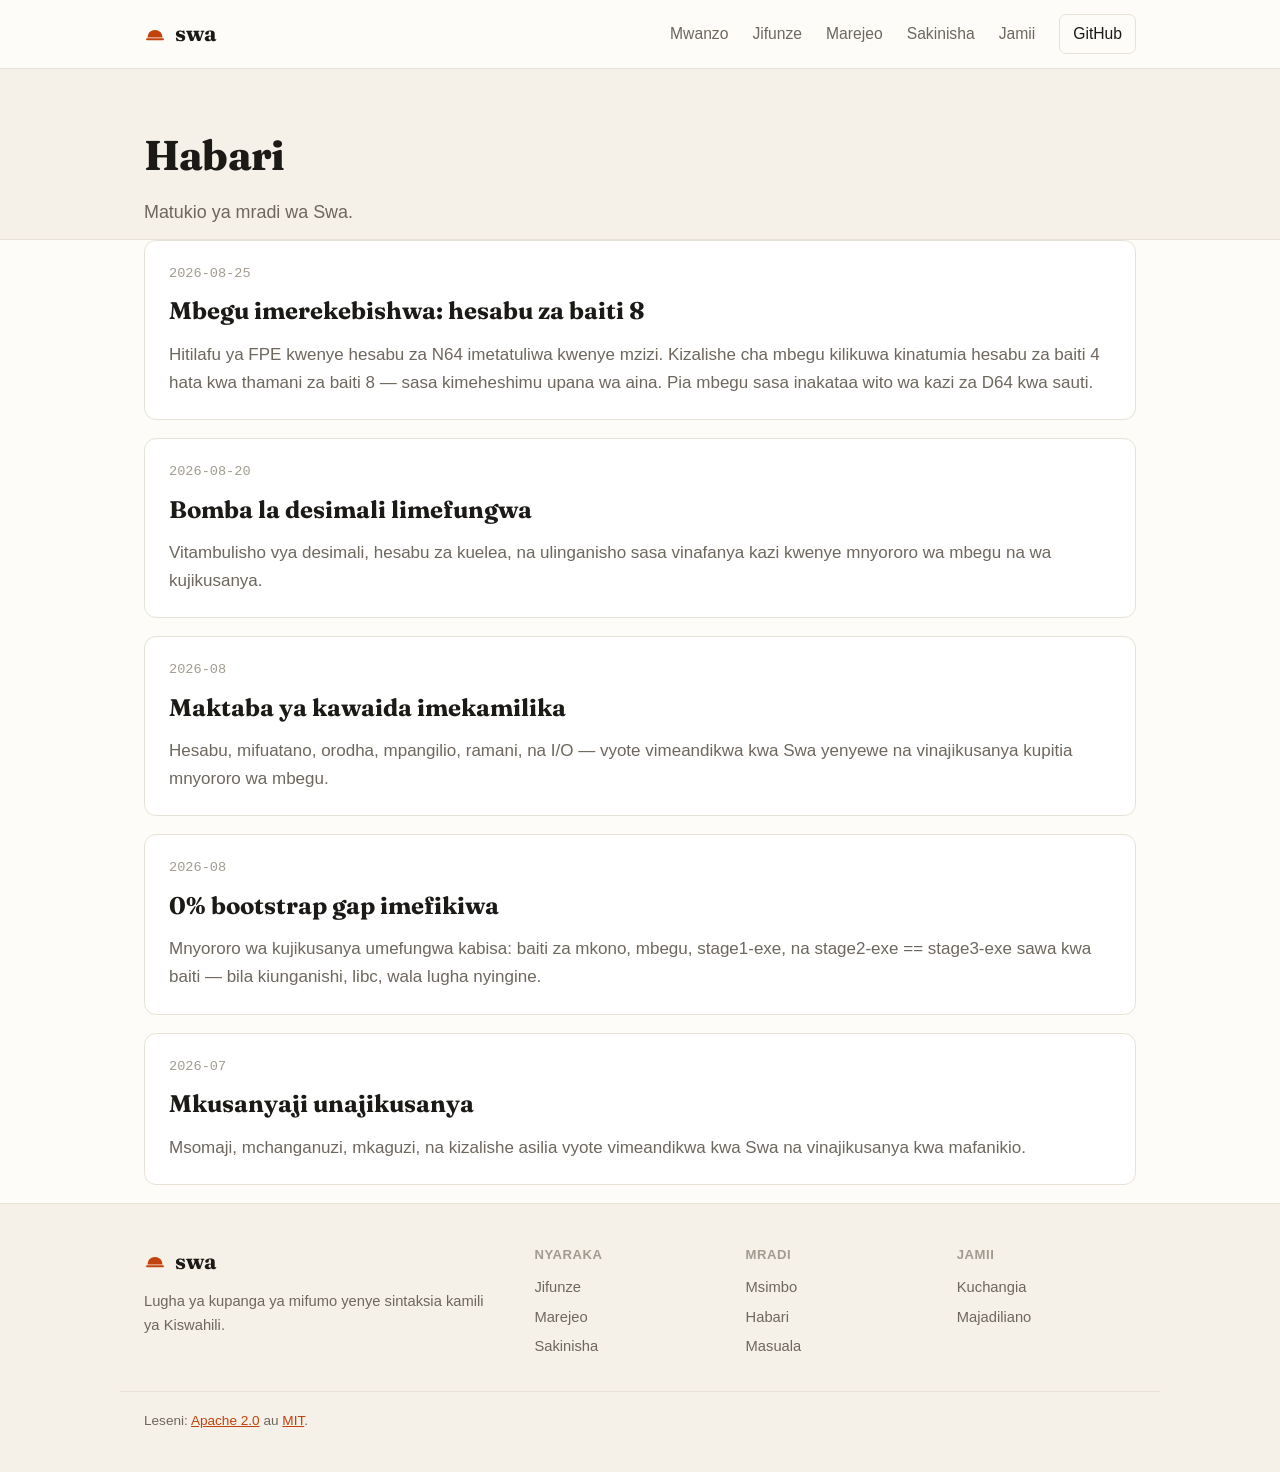
==== habari.html @ 86a0c15f "kipengele: logo, uchapaji wa serif, na kurasa za marejeo na habari" ====
<!DOCTYPE html>
<html lang="sw">
<head>
  <meta charset="UTF-8">
  <meta name="viewport" content="width=device-width, initial-scale=1.0">
  <title>Habari za Swa</title>
  <link rel="stylesheet" href="style.css">
  <link rel="icon" type="image/svg+xml" href="logo.svg">
  <link rel="preconnect" href="https://fonts.googleapis.com">
  <link rel="preconnect" href="https://fonts.gstatic.com" crossorigin>
  <link href="https://fonts.googleapis.com/css2?family=Fraunces:opsz,wght@9..144,500;9..144,700;9..144,800&display=swap" rel="stylesheet">
</head>
<body>
  <header class="site-header">
    <div class="header-inner">
      <a href="/" class="logo"><img src="logo.svg" alt="">swa</a>
      <nav class="nav">
        <a href="/">Mwanzo</a>
        <a href="jifunze.html">Jifunze</a>
        <a href="marejeo.html">Marejeo</a>
        <a href="sakinisha.html">Sakinisha</a>
        <a href="jamii.html">Jamii</a>
        <a class="github" href="https://github.com/lugha-swa/swa">GitHub</a>
      </nav>
    </div>
  </header>

  <div class="page-head">
    <div class="wrap">
      <h1>Habari</h1>
      <p class="lede">Matukio ya mradi wa Swa.</p>
    </div>
  </div>

  <main class="wrap prose">
    <div class="post">
      <div class="date">2026-08-25</div>
      <h2>Mbegu imerekebishwa: hesabu za baiti 8</h2>
      <p>
        Hitilafu ya FPE kwenye hesabu za N64 imetatuliwa kwenye mzizi. Kizalishe cha mbegu
        kilikuwa kinatumia hesabu za baiti 4 hata kwa thamani za baiti 8 — sasa kimeheshimu
        upana wa aina. Pia mbegu sasa inakataa wito wa kazi za D64 kwa sauti.
      </p>
    </div>

    <div class="post">
      <div class="date">2026-08-20</div>
      <h2>Bomba la desimali limefungwa</h2>
      <p>
        Vitambulisho vya desimali, hesabu za kuelea, na ulinganisho sasa vinafanya kazi
        kwenye mnyororo wa mbegu na wa kujikusanya.
      </p>
    </div>

    <div class="post">
      <div class="date">2026-08</div>
      <h2>Maktaba ya kawaida imekamilika</h2>
      <p>
        Hesabu, mifuatano, orodha, mpangilio, ramani, na I/O — vyote vimeandikwa kwa Swa
        yenyewe na vinajikusanya kupitia mnyororo wa mbegu.
      </p>
    </div>

    <div class="post">
      <div class="date">2026-08</div>
      <h2>0% bootstrap gap imefikiwa</h2>
      <p>
        Mnyororo wa kujikusanya umefungwa kabisa: baiti za mkono, mbegu, stage1-exe, na
        stage2-exe == stage3-exe sawa kwa baiti — bila kiunganishi, libc, wala lugha nyingine.
      </p>
    </div>

    <div class="post">
      <div class="date">2026-07</div>
      <h2>Mkusanyaji unajikusanya</h2>
      <p>
        Msomaji, mchanganuzi, mkaguzi, na kizalishe asilia vyote vimeandikwa kwa Swa na
        vinajikusanya kwa mafanikio.
      </p>
    </div>
  </main>

  <footer class="site-footer">
    <div class="footer-inner">
      <div class="footer-brand">
        <a href="/" class="logo"><img src="logo.svg" alt="">swa</a>
        <p>Lugha ya kupanga ya mifumo yenye sintaksia kamili ya Kiswahili.</p>
      </div>
      <div class="footer-col">
        <h4>Nyaraka</h4>
        <a href="jifunze.html">Jifunze</a>
        <a href="marejeo.html">Marejeo</a>
        <a href="sakinisha.html">Sakinisha</a>
      </div>
      <div class="footer-col">
        <h4>Mradi</h4>
        <a href="https://github.com/lugha-swa/swa">Msimbo</a>
        <a href="habari.html">Habari</a>
        <a href="https://github.com/lugha-swa/swa/issues">Masuala</a>
      </div>
      <div class="footer-col">
        <h4>Jamii</h4>
        <a href="jamii.html">Kuchangia</a>
        <a href="https://github.com/lugha-swa/swa/discussions">Majadiliano</a>
      </div>
    </div>
    <div class="footer-bottom">
      Leseni: <a href="https://github.com/lugha-swa/swa/blob/main/LICENSE-APACHE">Apache 2.0</a> au <a href="https://github.com/lugha-swa/swa/blob/main/LICENSE-MIT">MIT</a>.
    </div>
  </footer>
</body>
</html>
---- style.css ----
:root {
  --bg: #fdfcf9;
  --bg-soft: #f5f1e8;
  --surface: #ffffff;
  --ink: #1c1a16;
  --muted: #6d675e;
  --faint: #a29b90;
  --accent: #c2410c;
  --accent-strong: #93320a;
  --accent-soft: #fbeee0;
  --border: #e8e2d6;
  --code-bg: #171c24;
  --code-ink: #e8e4da;
  --kw: #ff9066;
  --type: #7dd3fc;
  --str: #a9d7a0;
  --com: #7c8594;
  --fn: #e9cc77;
  --num: #f0b429;
  --mono: ui-monospace, "SF Mono", "JetBrains Mono", Menlo, Consolas, monospace;
  --sans: -apple-system, BlinkMacSystemFont, "Segoe UI", Roboto, Helvetica, Arial, sans-serif;
  --serif: "Fraunces", "Iowan Old Style", "Palatino Linotype", Georgia, serif;
}

* { box-sizing: border-box; }

html { scroll-behavior: smooth; }

body {
  margin: 0;
  font-family: var(--sans);
  color: var(--ink);
  background: var(--bg);
  line-height: 1.65;
  font-size: 17px;
}

a { color: var(--accent); }
a:hover { color: var(--accent-strong); }

/* ============ header ============ */
.site-header {
  background: var(--bg);
  border-bottom: 1px solid var(--border);
  position: sticky;
  top: 0;
  z-index: 40;
}

.header-inner {
  max-width: 1040px;
  margin: 0 auto;
  padding: 14px 24px;
  display: flex;
  align-items: center;
  justify-content: space-between;
}

.logo {
  display: flex;
  align-items: center;
  gap: 9px;
  font-family: var(--serif);
  font-weight: 700;
  font-size: 1.35rem;
  color: var(--ink);
  text-decoration: none;
  letter-spacing: -0.01em;
}
.logo img { width: 22px; height: 22px; }

.nav { display: flex; gap: 24px; align-items: center; }
.nav a {
  color: var(--muted);
  text-decoration: none;
  font-size: 0.98rem;
}
.nav a:hover { color: var(--ink); }
.nav a.active { color: var(--ink); font-weight: 650; }

.nav .github {
  padding: 6px 13px;
  border: 1px solid var(--border);
  border-radius: 7px;
  color: var(--ink);
}
.nav .github:hover { border-color: var(--accent); color: var(--accent); }

/* ============ layout ============ */
.wrap { max-width: 1040px; margin: 0 auto; padding: 0 24px; }
main { padding-bottom: 64px; }

/* ============ hero ============ */
.hero {
  padding: 84px 0 72px;
  background:
    radial-gradient(ellipse 70% 60% at 80% -20%, rgba(194,65,12,0.08), transparent 60%),
    var(--bg);
}

.hero-grid {
  display: grid;
  grid-template-columns: minmax(0, 1fr) minmax(0, 1fr);
  gap: 52px;
  align-items: center;
}

.hero-kicker {
  display: inline-flex;
  align-items: center;
  gap: 8px;
  color: var(--accent);
  font-size: 0.9rem;
  font-weight: 600;
  letter-spacing: 0.03em;
  text-transform: uppercase;
  margin-bottom: 16px;
}

.hero-title {
  font-family: var(--serif);
  font-size: clamp(2.6rem, 6vw, 4rem);
  font-weight: 750;
  letter-spacing: -0.02em;
  margin: 0 0 16px;
  line-height: 1.08;
}
.hero-title .accent { color: var(--accent); }

.hero-desc {
  color: var(--muted);
  font-size: 1.14rem;
  margin: 0 0 28px;
  max-width: 34em;
}

.hero-cta { display: flex; gap: 12px; flex-wrap: wrap; }

.btn {
  display: inline-block;
  padding: 11px 20px;
  border-radius: 8px;
  text-decoration: none;
  font-weight: 650;
  font-size: 0.98rem;
  border: 1px solid transparent;
}
.btn-primary { background: var(--accent); color: #fff; }
.btn-primary:hover { background: var(--accent-strong); color: #fff; }
.btn-ghost { border-color: var(--border); color: var(--ink); background: var(--surface); }
.btn-ghost:hover { border-color: var(--accent); color: var(--accent); }

/* ============ code blocks ============ */
.codeblock {
  background: var(--code-bg);
  color: var(--code-ink);
  border-radius: 12px;
  overflow: hidden;
  font-family: var(--mono);
  font-size: 0.86rem;
  line-height: 1.6;
  border: 1px solid rgba(255,255,255,0.04);
  box-shadow: 0 20px 50px -20px rgba(23,28,36,0.5);
}

.codeblock .bar {
  display: flex;
  align-items: center;
  gap: 6px;
  padding: 10px 15px;
  border-bottom: 1px solid rgba(255,255,255,0.07);
  color: #8b93a3;
  font-size: 0.78rem;
}
.codeblock .bar .fname { margin-left: 6px; }

.codeblock pre { margin: 0; padding: 18px 20px; overflow-x: auto; }
.codeblock code { font-family: inherit; }

.tok-kw   { color: var(--kw); }
.tok-type { color: var(--type); }
.tok-str  { color: var(--str); }
.tok-com  { color: var(--com); font-style: italic; }
.tok-fn   { color: var(--fn); }
.tok-num  { color: var(--num); }

/* ============ sections ============ */
.section { padding: 68px 0; }
.section.alt { background: var(--bg-soft); border-top: 1px solid var(--border); border-bottom: 1px solid var(--border); }

.section-head { max-width: 46em; margin-bottom: 32px; }
.section-title {
  font-family: var(--serif);
  font-size: 2rem;
  font-weight: 700;
  letter-spacing: -0.01em;
  margin: 0 0 8px;
}
.section-sub { color: var(--muted); margin: 0; font-size: 1.05rem; }

/* ============ feature grid ============ */
.features {
  display: grid;
  grid-template-columns: repeat(auto-fit, minmax(280px, 1fr));
  gap: 18px;
}

.feature {
  background: var(--surface);
  border: 1px solid var(--border);
  border-radius: 12px;
  padding: 24px;
}
.feature h3 { margin: 0 0 8px; font-size: 1.08rem; font-weight: 700; }
.feature p { margin: 0; color: var(--muted); font-size: 0.96rem; }
.feature code {
  font-family: var(--mono);
  font-size: 0.86em;
  background: var(--accent-soft);
  color: var(--accent-strong);
  padding: 1px 6px;
  border-radius: 4px;
}

/* ============ bootstrap chain ============ */
.chain {
  display: flex;
  align-items: center;
  gap: 10px;
  flex-wrap: wrap;
  margin: 22px 0;
}
.chain-step {
  border: 1px solid var(--border);
  border-radius: 10px;
  padding: 14px 18px;
  background: var(--surface);
  text-align: center;
}
.chain-step .node { font-family: var(--mono); font-weight: 700; font-size: 0.9rem; }
.chain-step .desc { font-size: 0.8rem; color: var(--muted); margin-top: 3px; }
.chain-arrow { color: var(--accent); font-weight: 700; font-size: 1.25rem; }

/* ============ prose (subpages) ============ */
.prose h2 {
  font-family: var(--serif);
  font-size: 1.5rem;
  font-weight: 700;
  margin: 40px 0 12px;
  padding-bottom: 6px;
  border-bottom: 1px solid var(--border);
}
.prose h3 { font-size: 1.08rem; margin: 24px 0 6px; }
.prose p { color: var(--ink); margin: 10px 0; }
.prose ul { padding-left: 22px; }
.prose li { margin: 6px 0; }
.prose code {
  font-family: var(--mono);
  font-size: 0.86em;
  background: var(--bg-soft);
  padding: 1px 6px;
  border-radius: 4px;
}
.prose .codeblock { margin: 14px 0; }

.page-head {
  padding: 52px 0 12px;
  border-bottom: 1px solid var(--border);
  background: var(--bg-soft);
}
.page-head h1 {
  font-family: var(--serif);
  font-size: 2.6rem;
  font-weight: 750;
  letter-spacing: -0.02em;
  margin: 0 0 8px;
}
.page-head .lede { color: var(--muted); font-size: 1.12rem; margin: 0; }

/* ============ tables (reference) ============ */
table {
  width: 100%;
  border-collapse: collapse;
  font-size: 0.95rem;
  margin: 14px 0;
}
th, td {
  text-align: left;
  padding: 10px 14px;
  border-bottom: 1px solid var(--border);
}
th {
  font-weight: 650;
  color: var(--muted);
  font-size: 0.82rem;
  text-transform: uppercase;
  letter-spacing: 0.04em;
}
td code { font-family: var(--mono); }

/* ============ news ============ */
.post {
  border: 1px solid var(--border);
  border-radius: 12px;
  padding: 22px 24px;
  margin-bottom: 18px;
  background: var(--surface);
}
.post .date { color: var(--faint); font-size: 0.85rem; font-family: var(--mono); }
.post h2 { border: none; margin: 6px 0 10px; padding: 0; }
.post h2 a { color: var(--ink); text-decoration: none; }
.post h2 a:hover { color: var(--accent); }
.post p { margin: 0; color: var(--muted); }

/* ============ footer ============ */
.site-footer {
  border-top: 1px solid var(--border);
  background: var(--bg-soft);
  padding: 40px 0;
  font-size: 0.92rem;
  color: var(--muted);
}
.footer-inner {
  max-width: 1040px;
  margin: 0 auto;
  padding: 0 24px;
  display: grid;
  grid-template-columns: 2fr 1fr 1fr 1fr;
  gap: 32px;
}
.footer-brand { max-width: 26em; }
.footer-brand .logo { margin-bottom: 10px; }
.footer-brand p { margin: 0; }
.footer-col h4 {
  margin: 0 0 10px;
  font-size: 0.82rem;
  text-transform: uppercase;
  letter-spacing: 0.04em;
  color: var(--faint);
}
.footer-col a { display: block; color: var(--muted); text-decoration: none; margin: 5px 0; }
.footer-col a:hover { color: var(--accent); }
.footer-bottom {
  max-width: 1040px;
  margin: 28px auto 0;
  padding: 18px 24px 0;
  border-top: 1px solid var(--border);
  font-size: 0.85rem;
}

/* ============ responsive ============ */
@media (max-width: 820px) {
  .hero-grid { grid-template-columns: 1fr; gap: 32px; }
  .hero-title { font-size: 2.5rem; }
  .nav { gap: 16px; }
  .nav a:not(.active):not(.github) { display: none; }
  .footer-inner { grid-template-columns: 1fr 1fr; }
  .chain { flex-direction: column; align-items: center; }
  .chain-arrow { transform: rotate(90deg); }
}
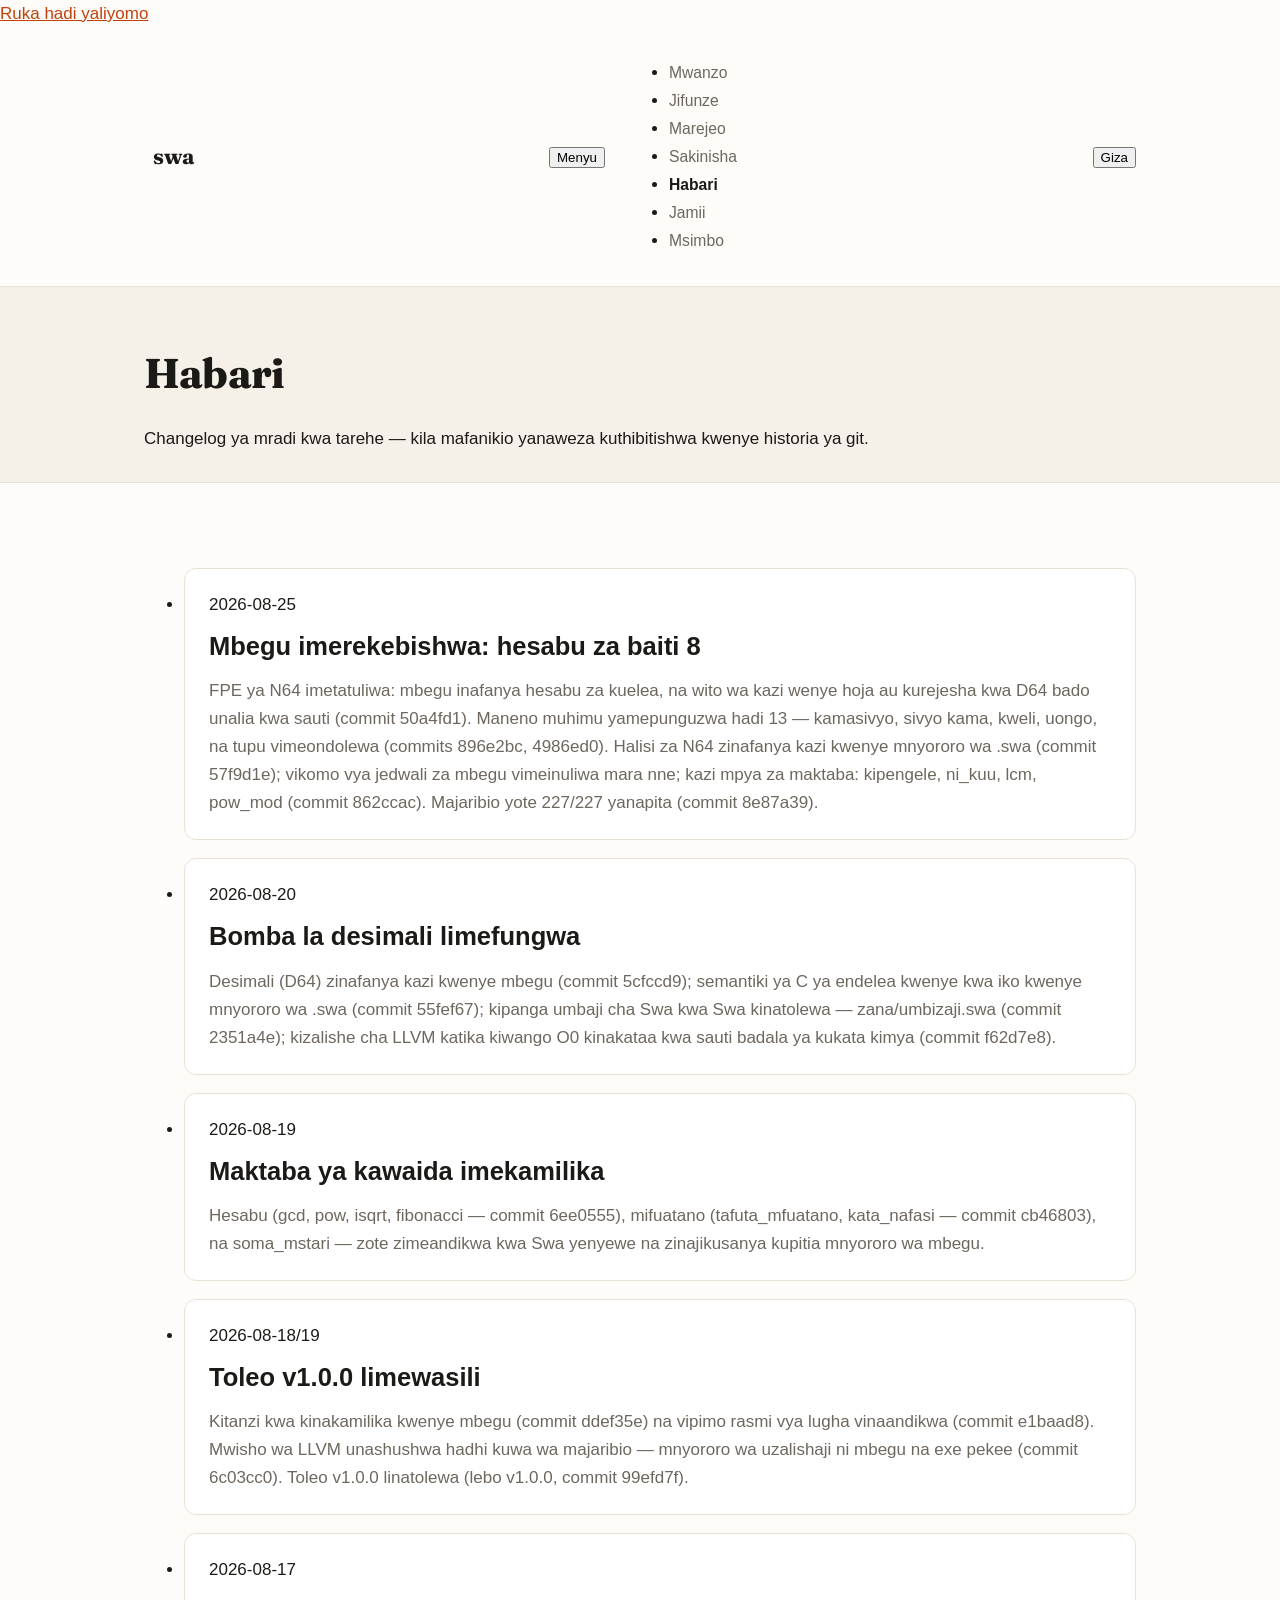
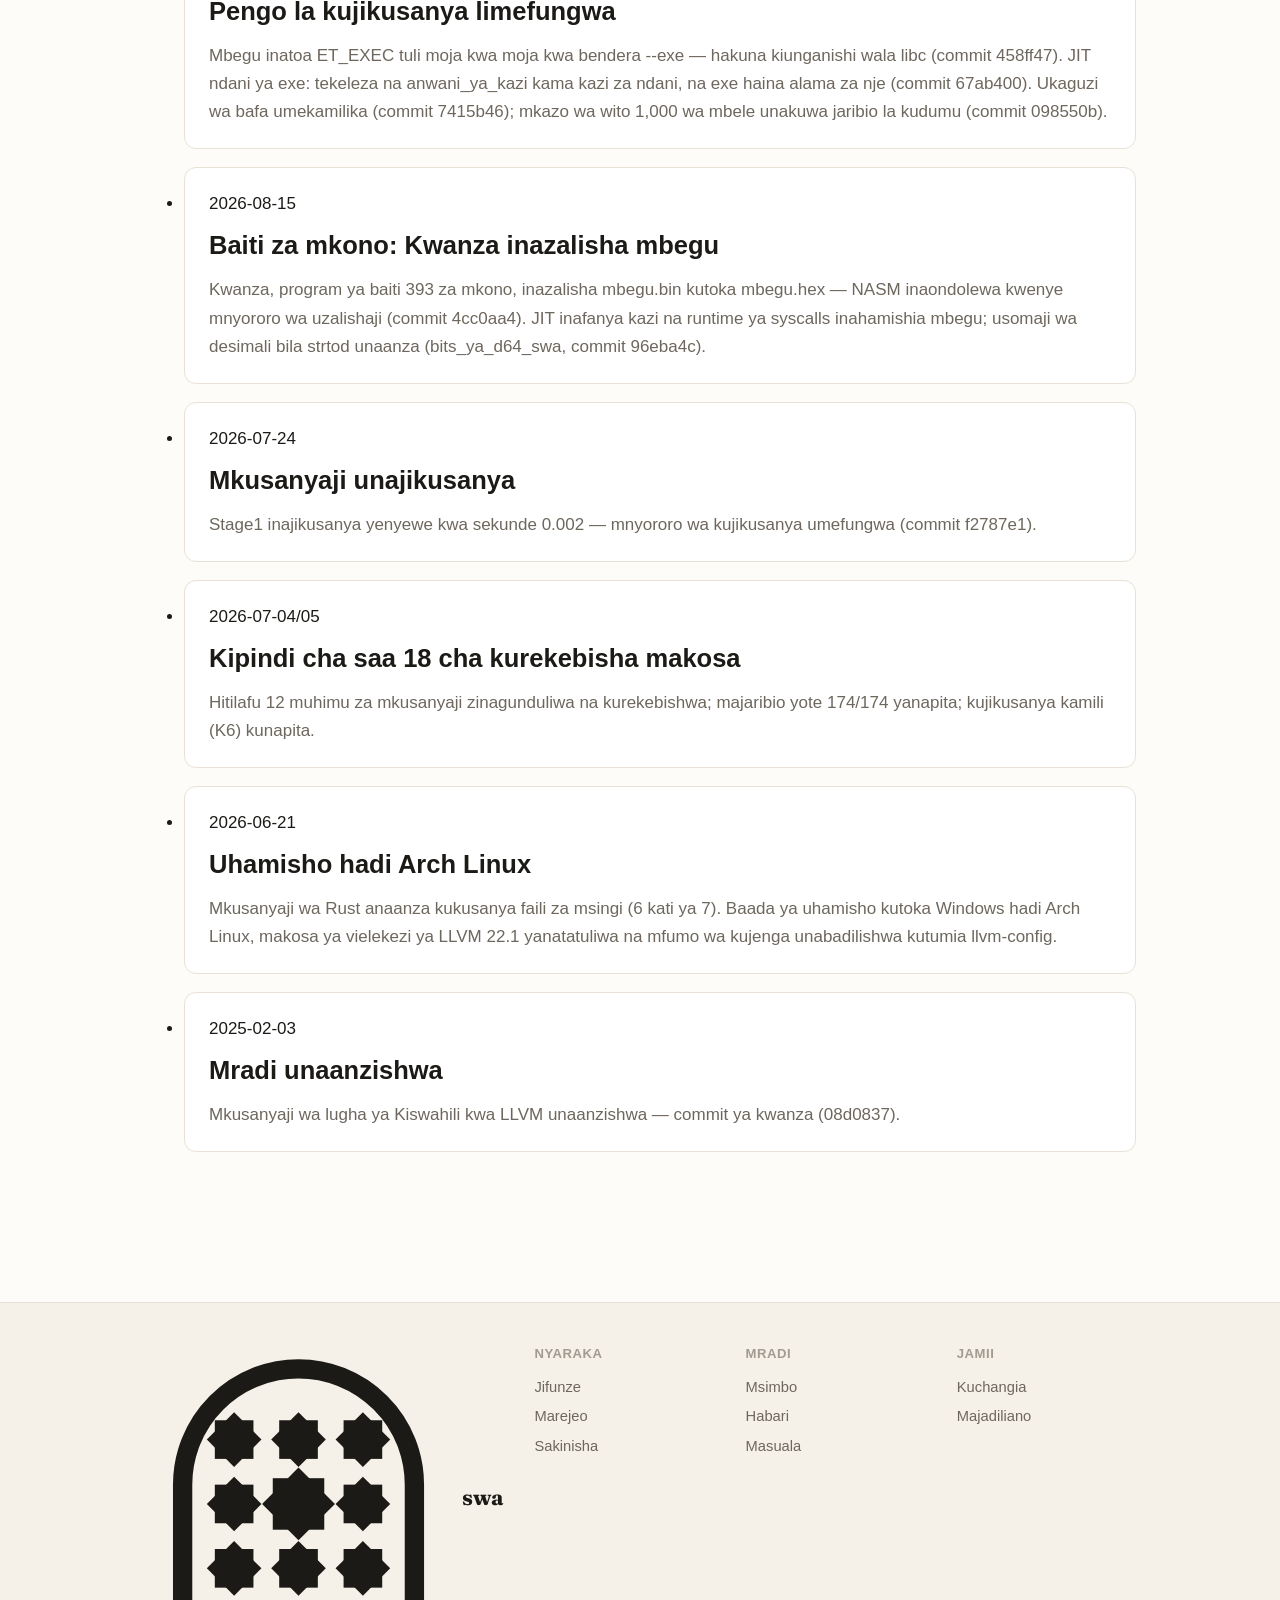
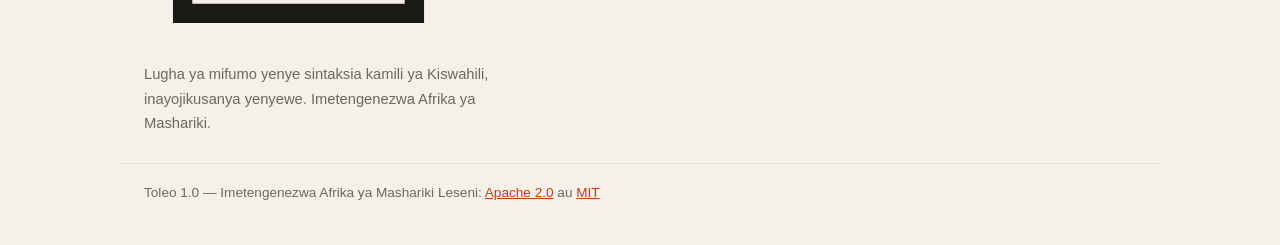
==== commit f5b50c33: "tovuti: kurasa za mwanzo na habari Sampuli ya msimbo kwenye ukurasa wa mwanzo ilikuwa BATILI — iliku" ====
--- a/habari.html
+++ b/habari.html
@@ -3,109 +3,179 @@
 <head>
   <meta charset="UTF-8">
   <meta name="viewport" content="width=device-width, initial-scale=1.0">
-  <title>Habari za Swa</title>
-  <link rel="stylesheet" href="style.css">
-  <link rel="icon" type="image/svg+xml" href="logo.svg">
+  <title>Habari — Swa</title>
+  <meta name="description" content="Changelog ya mradi wa Swa kwa tarehe — kutoka mwanzo wa mkusanyaji (2025-02-03) hadi toleo v1.0.0 na majaribio 227/227.">
+  <link rel="icon" type="image/svg+xml" href="favicon.svg">
+  <link rel="canonical" href="https://lugha-swa.github.io/habari.html">
+  <meta property="og:title" content="Habari — Swa">
+  <meta property="og:description" content="Changelog ya mradi wa Swa kwa tarehe — kutoka mwanzo wa mkusanyaji (2025-02-03) hadi toleo v1.0.0 na majaribio 227/227.">
+  <meta property="og:type" content="website">
+  <meta property="og:url" content="https://lugha-swa.github.io/habari.html">
+  <meta property="og:image" content="https://lugha-swa.github.io/favicon.svg">
+  <meta name="theme-color" content="#FAF7EF">
+  <script>
+  (function () {
+    try {
+      var t = localStorage.getItem("swa-mandhari");
+      if (t === "giza" || (t === null && window.matchMedia("(prefers-color-scheme: dark)").matches)) {
+        document.documentElement.setAttribute("data-mandhari", "giza");
+      } else if (t === "mwanga") {
+        document.documentElement.setAttribute("data-mandhari", "mwanga");
+      }
+    } catch (e) {}
+  })();
+  </script>
   <link rel="preconnect" href="https://fonts.googleapis.com">
   <link rel="preconnect" href="https://fonts.gstatic.com" crossorigin>
-  <link href="https://fonts.googleapis.com/css2?family=Fraunces:opsz,wght@9..144,500;9..144,700;9..144,800&display=swap" rel="stylesheet">
+  <link href="https://fonts.googleapis.com/css2?family=Fraunces:opsz,wght@9..144,500;9..144,600;9..144,700&family=IBM+Plex+Mono:wght@400;500;600&family=IBM+Plex+Sans:wght@400;500;600;700&display=swap" rel="stylesheet">
+  <link rel="stylesheet" href="style.css">
+  <script src="app.js" defer></script>
 </head>
 <body>
+  <a class="skip-link" href="#yaliyomo">Ruka hadi yaliyomo</a>
+
   <header class="site-header">
     <div class="header-inner">
-      <a href="/" class="logo"><img src="logo.svg" alt="">swa</a>
-      <nav class="nav">
-        <a href="/">Mwanzo</a>
-        <a href="jifunze.html">Jifunze</a>
-        <a href="marejeo.html">Marejeo</a>
-        <a href="sakinisha.html">Sakinisha</a>
-        <a href="jamii.html">Jamii</a>
-        <a class="github" href="https://github.com/lugha-swa/swa">GitHub</a>
+      <a class="logo" href="/" aria-label="Swa — kurasa ya mwanzo">
+        <svg class="logo-mark" viewBox="0 0 48 48" aria-hidden="true" focusable="false">
+          <path d="M6 42 V22 A18 18 0 0 1 42 22 V42 Z" fill="none" stroke="currentColor" stroke-width="3"/>
+          <g fill="currentColor">
+            <g transform="translate(14 15)"><rect x="-3" y="-3" width="6" height="6"/><rect x="-3" y="-3" width="6" height="6" transform="rotate(45)"/></g>
+            <g transform="translate(24 15)"><rect x="-3" y="-3" width="6" height="6"/><rect x="-3" y="-3" width="6" height="6" transform="rotate(45)"/></g>
+            <g transform="translate(34 15)"><rect x="-3" y="-3" width="6" height="6"/><rect x="-3" y="-3" width="6" height="6" transform="rotate(45)"/></g>
+            <g transform="translate(14 25)"><rect x="-3" y="-3" width="6" height="6"/><rect x="-3" y="-3" width="6" height="6" transform="rotate(45)"/></g>
+            <g transform="translate(24 25)"><rect x="-4" y="-4" width="8" height="8"/><rect x="-4" y="-4" width="8" height="8" transform="rotate(45)"/></g>
+            <g transform="translate(34 25)"><rect x="-3" y="-3" width="6" height="6"/><rect x="-3" y="-3" width="6" height="6" transform="rotate(45)"/></g>
+            <g transform="translate(14 35)"><rect x="-3" y="-3" width="6" height="6"/><rect x="-3" y="-3" width="6" height="6" transform="rotate(45)"/></g>
+            <g transform="translate(24 35)"><rect x="-3" y="-3" width="6" height="6"/><rect x="-3" y="-3" width="6" height="6" transform="rotate(45)"/></g>
+            <g transform="translate(34 35)"><rect x="-3" y="-3" width="6" height="6"/><rect x="-3" y="-3" width="6" height="6" transform="rotate(45)"/></g>
+          </g>
+        </svg>swa
+      </a>
+      <nav class="nav" aria-label="Urambazaji mkuu" id="urambazaji">
+        <button class="nav-toggle" type="button" aria-expanded="false" aria-controls="urambazaji">Menyu</button>
+        <ul class="nav-list">
+          <li><a class="nav-link" href="/">Mwanzo</a></li>
+          <li><a class="nav-link" href="jifunze.html">Jifunze</a></li>
+          <li><a class="nav-link" href="marejeo.html">Marejeo</a></li>
+          <li><a class="nav-link" href="sakinisha.html">Sakinisha</a></li>
+          <li><a class="nav-link active" href="habari.html" aria-current="page">Habari</a></li>
+          <li><a class="nav-link" href="jamii.html">Jamii</a></li>
+          <li><a class="nav-link nav-link-msimbo" href="https://github.com/lugha-swa/swa">Msimbo</a></li>
+        </ul>
       </nav>
+      <button class="theme-toggle" type="button" data-mandhari-btn aria-pressed="false">Giza</button>
     </div>
   </header>
 
-  <div class="page-head">
-    <div class="wrap">
-      <h1>Habari</h1>
-      <p class="lede">Matukio ya mradi wa Swa.</p>
-    </div>
-  </div>
-
-  <main class="wrap prose">
-    <div class="post">
-      <div class="date">2026-08-25</div>
-      <h2>Mbegu imerekebishwa: hesabu za baiti 8</h2>
-      <p>
-        Hitilafu ya FPE kwenye hesabu za N64 imetatuliwa kwenye mzizi. Kizalishe cha mbegu
-        kilikuwa kinatumia hesabu za baiti 4 hata kwa thamani za baiti 8 — sasa kimeheshimu
-        upana wa aina. Pia mbegu sasa inakataa wito wa kazi za D64 kwa sauti.
-      </p>
+  <main id="yaliyomo">
+    <div class="page-head">
+      <div class="wrap">
+        <h1>Habari</h1>
+        <p>Changelog ya mradi kwa tarehe — kila mafanikio yanaweza kuthibitishwa kwenye historia ya git.</p>
+      </div>
     </div>
 
-    <div class="post">
-      <div class="date">2026-08-20</div>
-      <h2>Bomba la desimali limefungwa</h2>
-      <p>
-        Vitambulisho vya desimali, hesabu za kuelea, na ulinganisho sasa vinafanya kazi
-        kwenye mnyororo wa mbegu na wa kujikusanya.
-      </p>
-    </div>
-
-    <div class="post">
-      <div class="date">2026-08</div>
-      <h2>Maktaba ya kawaida imekamilika</h2>
-      <p>
-        Hesabu, mifuatano, orodha, mpangilio, ramani, na I/O — vyote vimeandikwa kwa Swa
-        yenyewe na vinajikusanya kupitia mnyororo wa mbegu.
-      </p>
-    </div>
-
-    <div class="post">
-      <div class="date">2026-08</div>
-      <h2>0% bootstrap gap imefikiwa</h2>
-      <p>
-        Mnyororo wa kujikusanya umefungwa kabisa: baiti za mkono, mbegu, stage1-exe, na
-        stage2-exe == stage3-exe sawa kwa baiti — bila kiunganishi, libc, wala lugha nyingine.
-      </p>
-    </div>
-
-    <div class="post">
-      <div class="date">2026-07</div>
-      <h2>Mkusanyaji unajikusanya</h2>
-      <p>
-        Msomaji, mchanganuzi, mkaguzi, na kizalishe asilia vyote vimeandikwa kwa Swa na
-        vinajikusanya kwa mafanikio.
-      </p>
-    </div>
+    <section class="section">
+      <div class="wrap">
+        <ul class="news-grid">
+          <li class="post">
+            <time class="post-date" datetime="2026-08-25">2026-08-25</time>
+            <h2><a href="https://github.com/lugha-swa/swa/commits/main">Mbegu imerekebishwa: hesabu za baiti 8</a></h2>
+            <p>FPE ya N64 imetatuliwa: mbegu inafanya hesabu za kuelea, na wito wa kazi wenye hoja au kurejesha kwa D64 bado unalia kwa sauti (commit 50a4fd1). Maneno muhimu yamepunguzwa hadi 13 — kamasivyo, sivyo kama, kweli, uongo, na tupu vimeondolewa (commits 896e2bc, 4986ed0). Halisi za N64 zinafanya kazi kwenye mnyororo wa .swa (commit 57f9d1e); vikomo vya jedwali za mbegu vimeinuliwa mara nne; kazi mpya za maktaba: kipengele, ni_kuu, lcm, pow_mod (commit 862ccac). Majaribio yote 227/227 yanapita (commit 8e87a39).</p>
+          </li>
+          <li class="post">
+            <time class="post-date" datetime="2026-08-20">2026-08-20</time>
+            <h2><a href="https://github.com/lugha-swa/swa/commits/main">Bomba la desimali limefungwa</a></h2>
+            <p>Desimali (D64) zinafanya kazi kwenye mbegu (commit 5cfccd9); semantiki ya C ya endelea kwenye kwa iko kwenye mnyororo wa .swa (commit 55fef67); kipanga umbaji cha Swa kwa Swa kinatolewa — zana/umbizaji.swa (commit 2351a4e); kizalishe cha LLVM katika kiwango O0 kinakataa kwa sauti badala ya kukata kimya (commit f62d7e8).</p>
+          </li>
+          <li class="post">
+            <time class="post-date" datetime="2026-08-19">2026-08-19</time>
+            <h2><a href="https://github.com/lugha-swa/swa/commits/main">Maktaba ya kawaida imekamilika</a></h2>
+            <p>Hesabu (gcd, pow, isqrt, fibonacci — commit 6ee0555), mifuatano (tafuta_mfuatano, kata_nafasi — commit cb46803), na soma_mstari — zote zimeandikwa kwa Swa yenyewe na zinajikusanya kupitia mnyororo wa mbegu.</p>
+          </li>
+          <li class="post">
+            <time class="post-date" datetime="2026-08-18">2026-08-18/19</time>
+            <h2><a href="https://github.com/lugha-swa/swa/commits/main">Toleo v1.0.0 limewasili</a></h2>
+            <p>Kitanzi kwa kinakamilika kwenye mbegu (commit ddef35e) na vipimo rasmi vya lugha vinaandikwa (commit e1baad8). Mwisho wa LLVM unashushwa hadhi kuwa wa majaribio — mnyororo wa uzalishaji ni mbegu na exe pekee (commit 6c03cc0). Toleo v1.0.0 linatolewa (lebo v1.0.0, commit 99efd7f).</p>
+          </li>
+          <li class="post">
+            <time class="post-date" datetime="2026-08-17">2026-08-17</time>
+            <h2><a href="https://github.com/lugha-swa/swa/commits/main">Pengo la kujikusanya limefungwa</a></h2>
+            <p>Mbegu inatoa ET_EXEC tuli moja kwa moja kwa bendera --exe — hakuna kiunganishi wala libc (commit 458ff47). JIT ndani ya exe: tekeleza na anwani_ya_kazi kama kazi za ndani, na exe haina alama za nje (commit 67ab400). Ukaguzi wa bafa umekamilika (commit 7415b46); mkazo wa wito 1,000 wa mbele unakuwa jaribio la kudumu (commit 098550b).</p>
+          </li>
+          <li class="post">
+            <time class="post-date" datetime="2026-08-15">2026-08-15</time>
+            <h2><a href="https://github.com/lugha-swa/swa/commits/main">Baiti za mkono: Kwanza inazalisha mbegu</a></h2>
+            <p>Kwanza, program ya baiti 393 za mkono, inazalisha mbegu.bin kutoka mbegu.hex — NASM inaondolewa kwenye mnyororo wa uzalishaji (commit 4cc0aa4). JIT inafanya kazi na runtime ya syscalls inahamishia mbegu; usomaji wa desimali bila strtod unaanza (bits_ya_d64_swa, commit 96eba4c).</p>
+          </li>
+          <li class="post">
+            <time class="post-date" datetime="2026-07-24">2026-07-24</time>
+            <h2><a href="https://github.com/lugha-swa/swa/commits/main">Mkusanyaji unajikusanya</a></h2>
+            <p>Stage1 inajikusanya yenyewe kwa sekunde 0.002 — mnyororo wa kujikusanya umefungwa (commit f2787e1).</p>
+          </li>
+          <li class="post">
+            <time class="post-date" datetime="2026-07-04">2026-07-04/05</time>
+            <h2><a href="https://github.com/lugha-swa/swa/commits/main">Kipindi cha saa 18 cha kurekebisha makosa</a></h2>
+            <p>Hitilafu 12 muhimu za mkusanyaji zinagunduliwa na kurekebishwa; majaribio yote 174/174 yanapita; kujikusanya kamili (K6) kunapita.</p>
+          </li>
+          <li class="post">
+            <time class="post-date" datetime="2026-06-21">2026-06-21</time>
+            <h2><a href="https://github.com/lugha-swa/swa/commits/main">Uhamisho hadi Arch Linux</a></h2>
+            <p>Mkusanyaji wa Rust anaanza kukusanya faili za msingi (6 kati ya 7). Baada ya uhamisho kutoka Windows hadi Arch Linux, makosa ya vielekezi ya LLVM 22.1 yanatatuliwa na mfumo wa kujenga unabadilishwa kutumia llvm-config.</p>
+          </li>
+          <li class="post">
+            <time class="post-date" datetime="2025-02-03">2025-02-03</time>
+            <h2><a href="https://github.com/lugha-swa/swa/commits/main">Mradi unaanzishwa</a></h2>
+            <p>Mkusanyaji wa lugha ya Kiswahili kwa LLVM unaanzishwa — commit ya kwanza (08d0837).</p>
+          </li>
+        </ul>
+      </div>
+    </section>
   </main>
 
   <footer class="site-footer">
     <div class="footer-inner">
       <div class="footer-brand">
-        <a href="/" class="logo"><img src="logo.svg" alt="">swa</a>
-        <p>Lugha ya kupanga ya mifumo yenye sintaksia kamili ya Kiswahili.</p>
+        <a class="logo" href="/" aria-label="Swa — kurasa ya mwanzo">
+          <svg class="logo-mark" viewBox="0 0 48 48" aria-hidden="true" focusable="false">
+            <path d="M6 42 V22 A18 18 0 0 1 42 22 V42 Z" fill="none" stroke="currentColor" stroke-width="3"/>
+            <g fill="currentColor">
+              <g transform="translate(14 15)"><rect x="-3" y="-3" width="6" height="6"/><rect x="-3" y="-3" width="6" height="6" transform="rotate(45)"/></g>
+              <g transform="translate(24 15)"><rect x="-3" y="-3" width="6" height="6"/><rect x="-3" y="-3" width="6" height="6" transform="rotate(45)"/></g>
+              <g transform="translate(34 15)"><rect x="-3" y="-3" width="6" height="6"/><rect x="-3" y="-3" width="6" height="6" transform="rotate(45)"/></g>
+              <g transform="translate(14 25)"><rect x="-3" y="-3" width="6" height="6"/><rect x="-3" y="-3" width="6" height="6" transform="rotate(45)"/></g>
+              <g transform="translate(24 25)"><rect x="-4" y="-4" width="8" height="8"/><rect x="-4" y="-4" width="8" height="8" transform="rotate(45)"/></g>
+              <g transform="translate(34 25)"><rect x="-3" y="-3" width="6" height="6"/><rect x="-3" y="-3" width="6" height="6" transform="rotate(45)"/></g>
+              <g transform="translate(14 35)"><rect x="-3" y="-3" width="6" height="6"/><rect x="-3" y="-3" width="6" height="6" transform="rotate(45)"/></g>
+              <g transform="translate(24 35)"><rect x="-3" y="-3" width="6" height="6"/><rect x="-3" y="-3" width="6" height="6" transform="rotate(45)"/></g>
+              <g transform="translate(34 35)"><rect x="-3" y="-3" width="6" height="6"/><rect x="-3" y="-3" width="6" height="6" transform="rotate(45)"/></g>
+            </g>
+          </svg>swa
+        </a>
+        <p>Lugha ya mifumo yenye sintaksia kamili ya Kiswahili, inayojikusanya yenyewe. Imetengenezwa Afrika ya Mashariki.</p>
       </div>
-      <div class="footer-col">
+      <nav class="footer-col" aria-label="Nyaraka">
         <h4>Nyaraka</h4>
         <a href="jifunze.html">Jifunze</a>
         <a href="marejeo.html">Marejeo</a>
         <a href="sakinisha.html">Sakinisha</a>
-      </div>
-      <div class="footer-col">
+      </nav>
+      <nav class="footer-col" aria-label="Mradi">
         <h4>Mradi</h4>
         <a href="https://github.com/lugha-swa/swa">Msimbo</a>
         <a href="habari.html">Habari</a>
         <a href="https://github.com/lugha-swa/swa/issues">Masuala</a>
-      </div>
-      <div class="footer-col">
+      </nav>
+      <nav class="footer-col" aria-label="Jamii">
         <h4>Jamii</h4>
         <a href="jamii.html">Kuchangia</a>
         <a href="https://github.com/lugha-swa/swa/discussions">Majadiliano</a>
-      </div>
+      </nav>
     </div>
     <div class="footer-bottom">
-      Leseni: <a href="https://github.com/lugha-swa/swa/blob/main/LICENSE-APACHE">Apache 2.0</a> au <a href="https://github.com/lugha-swa/swa/blob/main/LICENSE-MIT">MIT</a>.
+      <span>Toleo 1.0 — Imetengenezwa Afrika ya Mashariki</span>
+      <span>Leseni: <a href="https://github.com/lugha-swa/swa/blob/main/LICENSE-APACHE">Apache 2.0</a> au <a href="https://github.com/lugha-swa/swa/blob/main/LICENSE-MIT">MIT</a></span>
     </div>
   </footer>
 </body>
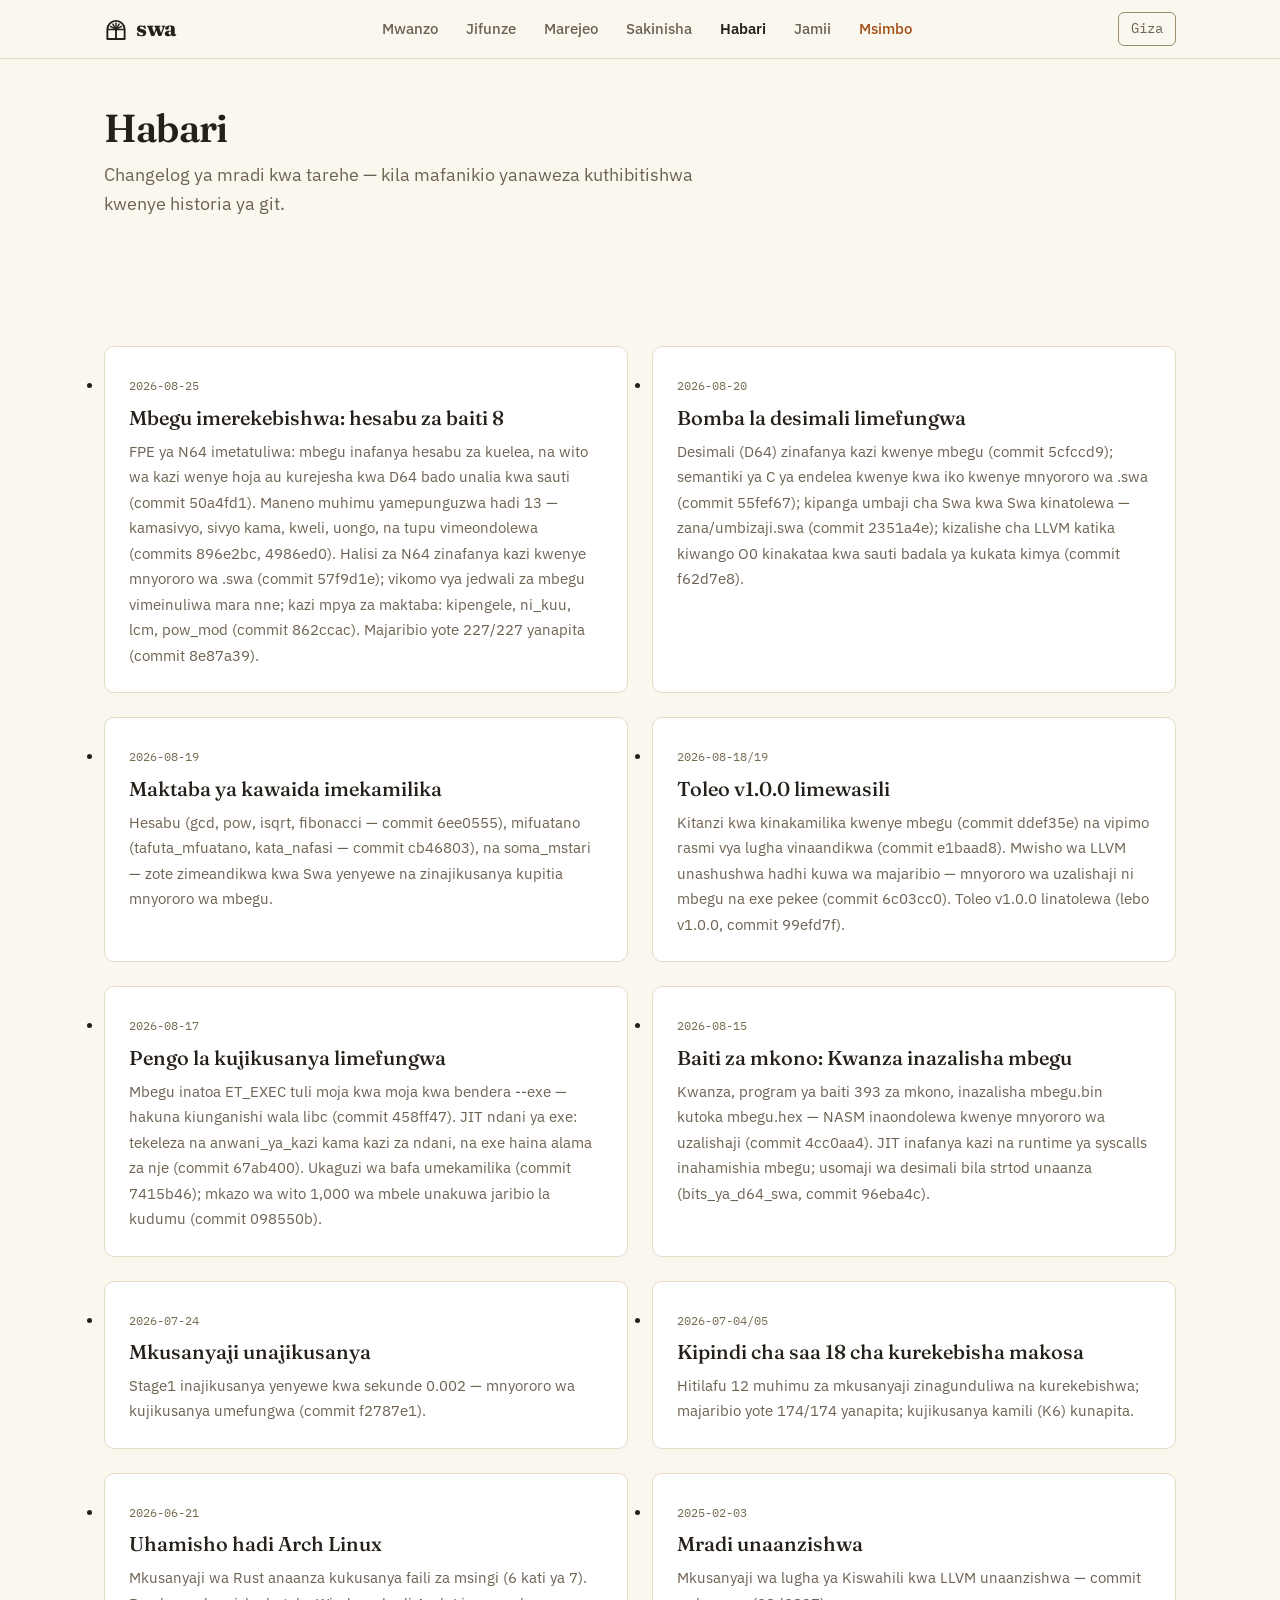
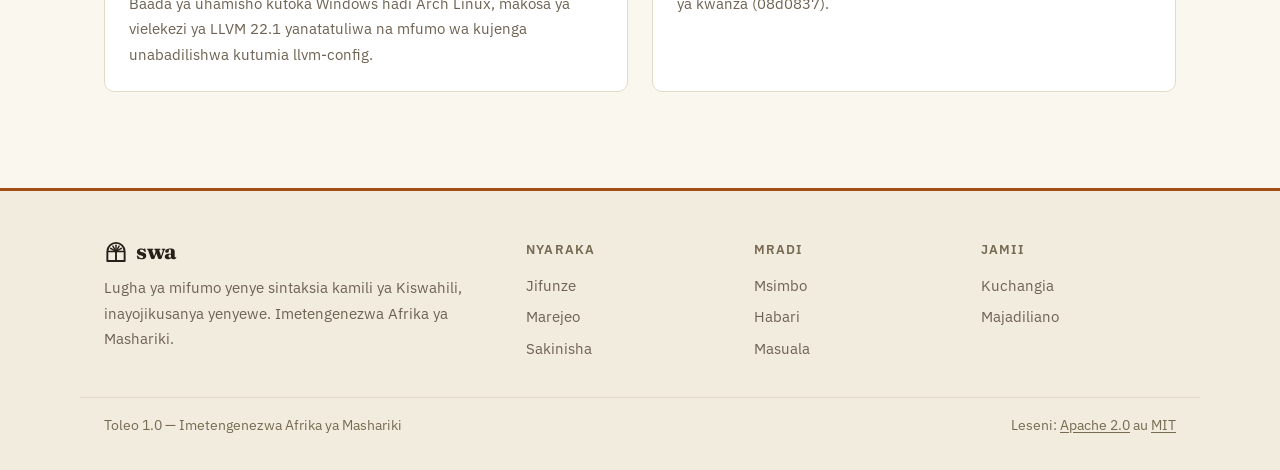
==== commit 21070894: "chapa: nembo ya mlango wa kuchonga kwenye kichwa, favicon na logo.svg Inalingana na lugha-swa/.githu" ====
--- a/habari.html
+++ b/habari.html
@@ -37,20 +37,7 @@
   <header class="site-header">
     <div class="header-inner">
       <a class="logo" href="/" aria-label="Swa — kurasa ya mwanzo">
-        <svg class="logo-mark" viewBox="0 0 48 48" aria-hidden="true" focusable="false">
-          <path d="M6 42 V22 A18 18 0 0 1 42 22 V42 Z" fill="none" stroke="currentColor" stroke-width="3"/>
-          <g fill="currentColor">
-            <g transform="translate(14 15)"><rect x="-3" y="-3" width="6" height="6"/><rect x="-3" y="-3" width="6" height="6" transform="rotate(45)"/></g>
-            <g transform="translate(24 15)"><rect x="-3" y="-3" width="6" height="6"/><rect x="-3" y="-3" width="6" height="6" transform="rotate(45)"/></g>
-            <g transform="translate(34 15)"><rect x="-3" y="-3" width="6" height="6"/><rect x="-3" y="-3" width="6" height="6" transform="rotate(45)"/></g>
-            <g transform="translate(14 25)"><rect x="-3" y="-3" width="6" height="6"/><rect x="-3" y="-3" width="6" height="6" transform="rotate(45)"/></g>
-            <g transform="translate(24 25)"><rect x="-4" y="-4" width="8" height="8"/><rect x="-4" y="-4" width="8" height="8" transform="rotate(45)"/></g>
-            <g transform="translate(34 25)"><rect x="-3" y="-3" width="6" height="6"/><rect x="-3" y="-3" width="6" height="6" transform="rotate(45)"/></g>
-            <g transform="translate(14 35)"><rect x="-3" y="-3" width="6" height="6"/><rect x="-3" y="-3" width="6" height="6" transform="rotate(45)"/></g>
-            <g transform="translate(24 35)"><rect x="-3" y="-3" width="6" height="6"/><rect x="-3" y="-3" width="6" height="6" transform="rotate(45)"/></g>
-            <g transform="translate(34 35)"><rect x="-3" y="-3" width="6" height="6"/><rect x="-3" y="-3" width="6" height="6" transform="rotate(45)"/></g>
-          </g>
-        </svg>swa
+        <svg class="logo-mark" viewBox="0 0 100 100" aria-hidden="true" focusable="false"><path d="M14 92 V52 A36 36 0 0 1 86 52 V92 Z" fill="none" stroke="currentColor" stroke-width="8" stroke-linejoin="round"/><line x1="50" y1="52" x2="50" y2="90" stroke="currentColor" stroke-width="8" stroke-linecap="round"/><line x1="18" y1="52" x2="82" y2="52" stroke="currentColor" stroke-width="7" stroke-linecap="round"/><line x1="50" y1="52" x2="27.5" y2="39.0" stroke="currentColor" stroke-width="6" stroke-linecap="round"/><line x1="50" y1="52" x2="37.0" y2="29.5" stroke="currentColor" stroke-width="6" stroke-linecap="round"/><line x1="50" y1="52" x2="50.0" y2="26.0" stroke="currentColor" stroke-width="6" stroke-linecap="round"/><line x1="50" y1="52" x2="63.0" y2="29.5" stroke="currentColor" stroke-width="6" stroke-linecap="round"/><line x1="50" y1="52" x2="72.5" y2="39.0" stroke="currentColor" stroke-width="6" stroke-linecap="round"/></svg>swa
       </a>
       <nav class="nav" aria-label="Urambazaji mkuu" id="urambazaji">
         <button class="nav-toggle" type="button" aria-expanded="false" aria-controls="urambazaji">Menyu</button>
@@ -138,20 +125,7 @@
     <div class="footer-inner">
       <div class="footer-brand">
         <a class="logo" href="/" aria-label="Swa — kurasa ya mwanzo">
-          <svg class="logo-mark" viewBox="0 0 48 48" aria-hidden="true" focusable="false">
-            <path d="M6 42 V22 A18 18 0 0 1 42 22 V42 Z" fill="none" stroke="currentColor" stroke-width="3"/>
-            <g fill="currentColor">
-              <g transform="translate(14 15)"><rect x="-3" y="-3" width="6" height="6"/><rect x="-3" y="-3" width="6" height="6" transform="rotate(45)"/></g>
-              <g transform="translate(24 15)"><rect x="-3" y="-3" width="6" height="6"/><rect x="-3" y="-3" width="6" height="6" transform="rotate(45)"/></g>
-              <g transform="translate(34 15)"><rect x="-3" y="-3" width="6" height="6"/><rect x="-3" y="-3" width="6" height="6" transform="rotate(45)"/></g>
-              <g transform="translate(14 25)"><rect x="-3" y="-3" width="6" height="6"/><rect x="-3" y="-3" width="6" height="6" transform="rotate(45)"/></g>
-              <g transform="translate(24 25)"><rect x="-4" y="-4" width="8" height="8"/><rect x="-4" y="-4" width="8" height="8" transform="rotate(45)"/></g>
-              <g transform="translate(34 25)"><rect x="-3" y="-3" width="6" height="6"/><rect x="-3" y="-3" width="6" height="6" transform="rotate(45)"/></g>
-              <g transform="translate(14 35)"><rect x="-3" y="-3" width="6" height="6"/><rect x="-3" y="-3" width="6" height="6" transform="rotate(45)"/></g>
-              <g transform="translate(24 35)"><rect x="-3" y="-3" width="6" height="6"/><rect x="-3" y="-3" width="6" height="6" transform="rotate(45)"/></g>
-              <g transform="translate(34 35)"><rect x="-3" y="-3" width="6" height="6"/><rect x="-3" y="-3" width="6" height="6" transform="rotate(45)"/></g>
-            </g>
-          </svg>swa
+          <svg class="logo-mark" viewBox="0 0 100 100" aria-hidden="true" focusable="false"><path d="M14 92 V52 A36 36 0 0 1 86 52 V92 Z" fill="none" stroke="currentColor" stroke-width="8" stroke-linejoin="round"/><line x1="50" y1="52" x2="50" y2="90" stroke="currentColor" stroke-width="8" stroke-linecap="round"/><line x1="18" y1="52" x2="82" y2="52" stroke="currentColor" stroke-width="7" stroke-linecap="round"/><line x1="50" y1="52" x2="27.5" y2="39.0" stroke="currentColor" stroke-width="6" stroke-linecap="round"/><line x1="50" y1="52" x2="37.0" y2="29.5" stroke="currentColor" stroke-width="6" stroke-linecap="round"/><line x1="50" y1="52" x2="50.0" y2="26.0" stroke="currentColor" stroke-width="6" stroke-linecap="round"/><line x1="50" y1="52" x2="63.0" y2="29.5" stroke="currentColor" stroke-width="6" stroke-linecap="round"/><line x1="50" y1="52" x2="72.5" y2="39.0" stroke="currentColor" stroke-width="6" stroke-linecap="round"/></svg>swa
         </a>
         <p>Lugha ya mifumo yenye sintaksia kamili ya Kiswahili, inayojikusanya yenyewe. Imetengenezwa Afrika ya Mashariki.</p>
       </div>
--- a/style.css
+++ b/style.css
@@ -1,360 +1,1232 @@
+/* ============================================================
+   Swa — mtindo wa tovuti
+   ------------------------------------------------------------
+   Utambulisho: "mlango uliochongwa" — milango ya mninga ya
+   Zanzibar. Mandhari ya mwanga ni ukuta wa chokaa wa asubuhi;
+   mandhari ya giza ni mlango usiku. Shaba ni accent, bahari ni
+   rangi ya pili, na nyota ya pembe nane ndiyo pambo pekee.
+   Maelezo kamili ya muundo: /tmp/swa-tovuti-kazi/mwelekeo-wa-muundo.md
+   ============================================================ */
+
+/* ------------------------------------------------------------
+   1a. Tokens za mandhari ya mwanga (chaguo-msingi)
+   ------------------------------------------------------------ */
 :root {
-  --bg: #fdfcf9;
-  --bg-soft: #f5f1e8;
-  --surface: #ffffff;
-  --ink: #1c1a16;
-  --muted: #6d675e;
-  --faint: #a29b90;
-  --accent: #c2410c;
-  --accent-strong: #93320a;
-  --accent-soft: #fbeee0;
-  --border: #e8e2d6;
-  --code-bg: #171c24;
-  --code-ink: #e8e4da;
-  --kw: #ff9066;
-  --type: #7dd3fc;
-  --str: #a9d7a0;
-  --com: #7c8594;
-  --fn: #e9cc77;
-  --num: #f0b429;
-  --mono: ui-monospace, "SF Mono", "JetBrains Mono", Menlo, Consolas, monospace;
-  --sans: -apple-system, BlinkMacSystemFont, "Segoe UI", Roboto, Helvetica, Arial, sans-serif;
-  --serif: "Fraunces", "Iowan Old Style", "Palatino Linotype", Georgia, serif;
-}
-
-* { box-sizing: border-box; }
-
-html { scroll-behavior: smooth; }
+  color-scheme: light;
+
+  /* Mfuko na gridi */
+  --container: 70rem;
+  --container-narrow: 45rem;
+
+  /* Familia za fonti (mistari ya kuhifadhi) */
+  --font-sans:    "IBM Plex Sans", system-ui, -apple-system, "Segoe UI", Roboto, "Helvetica Neue", Arial, sans-serif;
+  --font-display: "Fraunces", "Iowan Old Style", "Palatino Linotype", "Book Antiqua", Georgia, serif;
+  --font-mono:    "IBM Plex Mono", ui-monospace, "SF Mono", "Cascadia Mono", "JetBrains Mono", Menlo, Consolas, "Liberation Mono", monospace;
+
+  /* Kiwango cha ukubwa (uwiano 1.25) */
+  --fs-xs:  0.75rem;   /* tarehe, lebo za kando */
+  --fs-sm:  0.875rem;  /* vichwa vya kolamu, jina la faili, mawimbi ya terminal */
+  --fs-base: 1rem;     /* maandishi ya msingi */
+  --fs-md:  1.125rem;  /* lede, kichwa cha kadi, vitufe vikubwa */
+  --fs-1:   1.25rem;   /* kichwa cha h3 (ndani ya prose) */
+  --fs-2:   1.5625rem; /* kichwa cha h3 maalum, kauli */
+  --fs-3:   1.953rem;  /* kichwa cha h2 cha sehemu */
+  --fs-4:   2.441rem;  /* kichwa cha h1 cha kurasa ndogo */
+  --fs-5:   3.052rem;  /* kichwa cha hero (kikubwa) */
+  --fs-6:   3.815rem;  /* kichwa cha hero (kikubwa zaidi, 1200px+) */
+
+  /* Kiwango cha nafasi */
+  --space-1: 0.25rem;
+  --space-2: 0.5rem;
+  --space-3: 0.75rem;
+  --space-4: 1rem;
+  --space-5: 1.5rem;
+  --space-6: 2rem;
+  --space-7: 3rem;
+  --space-8: 4rem;
+  --space-9: 6rem;
+
+  /* Rangi za msingi */
+  --bg:              #FAF7EF;  /* ukuta wa chokaa */
+  --bg-alt:          #F2ECDF;  /* kivuli cha chokaa */
+  --surface:         #FFFFFF;  /* uso wa kadi */
+  --ink:             #26201A;  /* mninga */
+  --muted:           #6E6252;  /* mchanga mweusi */
+  --faint:           #766A51;  /* mchanga mweusi zaidi (lebo, tarehe) */
+  --accent:          #A34E14;  /* shaba (viungo, vitufe) */
+  --accent-strong:   #7E3A0C;  /* shaba iliyokolea (hover) */
+  --accent-soft:     #F6E6D3;  /* chip ya accent (kipengele kinachotumika) */
+  --ocean:           #1D4E77;  /* bahari (accent ya pili) */
+  --ocean-soft:      #E9F1F8;  /* callout ya maelezo */
+  --kijani-soft:     #EBF2E5;  /* callout ya kidokezo */
+  --btn-text:        #FFFDF6;  /* maandishi kwenye vitufe vya shaba */
+  --border:          #E4DBC6;  /* mpaka wa mapambo (1px) */
+  --border-strong:   #9B8D6E;  /* mpaka wa vipengele vya UI */
+  --inline-code-bg:  #F2ECDF;
+  --inline-code-ink: #7E3A0C;
+  --focus-outline:   #A34E14;
+
+  /* Kisima cha msimbo = bendi ya usiku */
+  --code-bg:         #161009;  /* mninga giza */
+  --code-ink:        #F0E8D6;  /* mwanga wa mbao */
+  --code-muted:      #9C9080;  /* jina la faili, mwongozo */
+  --code-link:       #F2B45C;  /* shaba angavu: viungo kwenye bendi, neno muhimu */
+  --code-link-hover: #E8A070;
+  --code-border:     #3A3120;  /* mpaka wa mapambo ndani ya kisima */
+
+  /* Sintaksia (kwenye --code-bg) */
+  --syn-kw:   #F2B45C;  /* neno muhimu */
+  --syn-type: #7DB4E6;  /* aina */
+  --syn-fn:   #E8A070;  /* kazi */
+  --syn-str:  #A9C97F;  /* mfuatano */
+  --syn-num:  #E8B64D;  /* nambari */
+  --syn-com:  #9C9080;  /* maoni */
+
+  /* Rangi za ziada za callouts (zilizopimwa katika 3.5) */
+  --kijani:             #3E5C2E;  /* mpaka wa callout ya kidokezo */
+  --accent-soft-callout: #FBEBDD; /* usuli wa callout ya tahadhari */
+}
+
+/* ------------------------------------------------------------
+   1b. Mandhari ya giza kutoka kwa mfumo (bila JS, bila uchaguzi)
+       — mlango wa mninga usiku. Mtumiaji aliyechagua "mwanga"
+       kwa uwazi huzuia block hii.
+   ------------------------------------------------------------ */
+@media (prefers-color-scheme: dark) {
+  :root:not([data-mandhari="mwanga"]) {
+    color-scheme: dark;
+
+    --bg:              #16110A;  /* mninga usiku */
+    --bg-alt:          #1D1710;
+    --surface:         #221B12;
+    --ink:             #F1E9D6;  /* mwanga wa mbao */
+    --muted:           #B7AC97;
+    --faint:           #9C8F7E;
+    --accent:          #E3A04B;  /* shaba angavu */
+    --accent-strong:   #C98532;
+    --accent-soft:     #3A2B17;
+    --ocean:           #7FB8E8;  /* bahari ya usiku */
+    --ocean-soft:      #16222E;
+    --kijani-soft:     #1A2417;
+    --btn-text:        #1A140B;
+    --border:          #33291B;
+    --border-strong:   #76674E;
+    --inline-code-bg:  #2A2113;
+    --inline-code-ink: #E3A04B;
+    --focus-outline:   #E3A04B;
+
+    --code-bg:         #0D0905;
+    --code-ink:        #F2EAD8;
+    --code-muted:      #A79A88;
+    --code-link:       #F4BA63;
+    --code-link-hover: #EC9E6E;
+    --code-border:     #2E2414;
+
+    --syn-kw:   #F4BA63;
+    --syn-type: #83BCEF;
+    --syn-fn:   #EC9E6E;
+    --syn-str:  #B2D389;
+    --syn-num:  #ECC05E;
+    --syn-com:  #A79A88;
+
+    --kijani:              #A9C97F;
+    --accent-soft-callout: #2E2417;
+  }
+
+  /* Marekebisho ya vipengele kwa giza (nguvu zaidi ya mistari ya chini) */
+  :root:not([data-mandhari="mwanga"]) .site-footer { background: var(--bg); }
+  :root:not([data-mandhari="mwanga"]) .docs-link.active,
+  :root:not([data-mandhari="mwanga"]) .docs-link[aria-current="location"] { color: var(--code-link); }
+  :root:not([data-mandhari="mwanga"]) .callout-tahadhari .callout-title { color: var(--accent); }
+}
+
+/* ------------------------------------------------------------
+   1c. Mandhari ya giza iliyochaguliwa na mtumiaji (inashinda
+       kila kitu, pande zote mbili)
+   ------------------------------------------------------------ */
+:root[data-mandhari="giza"] {
+  color-scheme: dark;
+
+  --bg:              #16110A;
+  --bg-alt:          #1D1710;
+  --surface:         #221B12;
+  --ink:             #F1E9D6;
+  --muted:           #B7AC97;
+  --faint:           #9C8F7E;
+  --accent:          #E3A04B;
+  --accent-strong:   #C98532;
+  --accent-soft:     #3A2B17;
+  --ocean:           #7FB8E8;
+  --ocean-soft:      #16222E;
+  --kijani-soft:     #1A2417;
+  --btn-text:        #1A140B;
+  --border:          #33291B;
+  --border-strong:   #76674E;
+  --inline-code-bg:  #2A2113;
+  --inline-code-ink: #E3A04B;
+  --focus-outline:   #E3A04B;
+
+  --code-bg:         #0D0905;
+  --code-ink:        #F2EAD8;
+  --code-muted:      #A79A88;
+  --code-link:       #F4BA63;
+  --code-link-hover: #EC9E6E;
+  --code-border:     #2E2414;
+
+  --syn-kw:   #F4BA63;
+  --syn-type: #83BCEF;
+  --syn-fn:   #EC9E6E;
+  --syn-str:  #B2D389;
+  --syn-num:  #ECC05E;
+  --syn-com:  #A79A88;
+
+  --kijani:              #A9C97F;
+  --accent-soft-callout: #2E2417;
+}
+
+:root[data-mandhari="giza"] .site-footer { background: var(--bg); }
+:root[data-mandhari="giza"] .docs-link.active,
+:root[data-mandhari="giza"] .docs-link[aria-current="location"] { color: var(--code-link); }
+:root[data-mandhari="giza"] .callout-tahadhari .callout-title { color: var(--accent); }
+
+/* ------------------------------------------------------------
+   2. Msingi
+   ------------------------------------------------------------ */
+*,
+*::before,
+*::after { box-sizing: border-box; }
+
+html {
+  scroll-behavior: smooth;
+  scroll-padding-top: 5rem;  /* kichwa kinachonata hakifichi vichwa vya ndani */
+}
+
+html,
+body { overflow-x: clip; }  /* hakuna ukanda wa mlalo kwenye mwili kamwe */
 
 body {
   margin: 0;
-  font-family: var(--sans);
+  background: var(--bg);
   color: var(--ink);
-  background: var(--bg);
-  line-height: 1.65;
-  font-size: 17px;
-}
-
-a { color: var(--accent); }
+  font-family: var(--font-sans);
+  font-size: var(--fs-base);
+  line-height: 1.7;
+  overflow-wrap: break-word;
+}
+
+h1, h2, h3, h4, h5, h6,
+p, figure, blockquote, dl, dd { margin: 0; }
+
+ul, ol { margin: 0; padding: 0; }
+
+code { font-family: var(--font-mono); }
+
+pre { font-family: var(--font-mono); }
+
+a {
+  color: var(--accent);
+  text-decoration: underline;
+  text-underline-offset: 2px;
+}
+
 a:hover { color: var(--accent-strong); }
 
-/* ============ header ============ */
+::selection {
+  background: var(--accent-soft);
+  color: var(--ink);
+}
+
+/* Mwelekeo unaoonekana kwa kibodi pekee */
+a:focus-visible,
+button:focus-visible,
+input:focus-visible,
+select:focus-visible,
+textarea:focus-visible,
+summary:focus-visible,
+[tabindex]:not([tabindex="-1"]):focus-visible {
+  outline: 2px solid var(--focus-outline);
+  outline-offset: 2px;
+}
+
+/* Kiungo cha kuruka — kinaonekana kwa Shift+Tab ya kwanza */
+.skip-link {
+  position: absolute;
+  left: 1rem;
+  top: -100%;
+  z-index: 100;
+  background: var(--accent);
+  color: var(--btn-text);
+  padding: 0.5rem 1rem;
+  border-radius: 0 0 6px 6px;
+  font-weight: 600;
+  text-decoration: none;
+}
+.skip-link:focus { top: 0; }
+
+/* Kificho cha skrini pekee */
+.sr-only {
+  position: absolute;
+  width: 1px;
+  height: 1px;
+  padding: 0;
+  margin: -1px;
+  overflow: hidden;
+  clip: rect(0 0 0 0);
+  clip-path: inset(50%);
+  white-space: nowrap;
+  border: 0;
+}
+
+/* ------------------------------------------------------------
+   3. Mfuko, gridi, mdundo wa sehemu
+   ------------------------------------------------------------ */
+.wrap,
+.header-inner,
+.footer-inner,
+.footer-bottom {
+  max-width: var(--container);
+  margin-inline: auto;
+  padding-inline: 1.5rem;
+}
+
+.container-narrow { max-width: var(--container-narrow); }
+
+section.hero > .hero-grid:not(.wrap),
+section > .split-grid:not(.wrap) {
+  max-width: var(--container);
+  margin-inline: auto;
+  padding-inline: 1.5rem;
+}
+
+/* Mdundo wa sehemu: kubwa (96px) kwenye desktop, 48px chini yake */
+.section,
+.band { padding-block: var(--space-7); }
+
+.section-alt {
+  background: var(--bg-alt);
+  padding-block: var(--space-6);  /* sehemu za pili: kompakt kidogo */
+}
+
+.section-head { margin-bottom: var(--space-6); }
+
+.section-title {
+  font-family: var(--font-display);
+  font-weight: 500;
+  font-size: var(--fs-3);
+  line-height: 1.15;
+  letter-spacing: -0.01em;
+  margin: 0 0 var(--space-2);
+}
+
+.section-sub {
+  color: var(--muted);
+  font-size: var(--fs-md);
+  line-height: 1.6;
+  max-width: 55ch;
+  margin: 0;
+}
+
+/* Bendi ya usiku (mnyororo wa kujikusanya) — ukuta wa kisima */
+.band {
+  background: var(--code-bg);
+  color: var(--code-ink);
+  border-top: 1px solid var(--code-border);
+  border-bottom: 1px solid var(--code-border);
+}
+.band .section-title { color: var(--code-ink); }
+.band .section-sub { color: var(--code-muted); }
+.band a { color: var(--code-link); }
+.band a:hover { color: var(--code-link-hover); }
+.band :focus-visible,
+.codeblock :focus-visible { outline-color: var(--code-link); }  /* shaba juu ya mbao */
+.band .btn-primary {
+  background: var(--code-link);
+  color: var(--code-bg);
+}
+.band .btn-primary:hover {
+  background: var(--code-link-hover);
+  color: var(--code-bg);
+}
+
+/* ------------------------------------------------------------
+   4. Kichwa na urambazaji
+   ------------------------------------------------------------ */
 .site-header {
-  background: var(--bg);
-  border-bottom: 1px solid var(--border);
   position: sticky;
   top: 0;
   z-index: 40;
+  background: var(--bg);
+  border-bottom: 1px solid var(--border);
 }
 
 .header-inner {
-  max-width: 1040px;
-  margin: 0 auto;
-  padding: 14px 24px;
   display: flex;
   align-items: center;
   justify-content: space-between;
-}
-
+  gap: var(--space-4);
+  padding-block: 0.75rem;  /* urefu wa kichwa: 64px */
+}
+
+/* Nembo: alama + "swa" */
 .logo {
+  display: inline-flex;
+  align-items: center;
+  gap: 0.5rem;
+  font-family: var(--font-display);
+  font-weight: 700;
+  font-size: 1.35rem;
+  letter-spacing: -0.02em;
+  line-height: 1;
+  color: var(--ink);
+  text-decoration: none;
+}
+.logo-mark {
+  width: 1.5rem;
+  height: 1.5rem;
+  flex-shrink: 0;
+}
+
+/* Urambazaji */
+.nav-toggle {
+  display: none;
+  font-family: var(--font-mono);
+  font-size: var(--fs-sm);
+  color: var(--muted);
+  background: none;
+  border: 1px solid var(--border-strong);
+  border-radius: 6px;
+  padding: 0.375rem 0.75rem;
+  cursor: pointer;
+  line-height: 1.4;
+}
+.nav-toggle:hover { color: var(--accent); border-color: var(--accent); }
+
+.nav-list {
   display: flex;
   align-items: center;
-  gap: 9px;
-  font-family: var(--serif);
-  font-weight: 700;
-  font-size: 1.35rem;
+  gap: var(--space-5);
+  list-style: none;
+}
+
+.nav-link {
+  color: var(--muted);
+  text-decoration: none;
+  font-size: 0.9375rem;
+  font-weight: 500;
+  line-height: 1.4;
+  padding: 0.25rem 0.125rem;
+  border-radius: 4px;
+}
+.nav-link:hover { color: var(--ink); }
+.nav-link.active,
+.nav-link[aria-current="page"] {
+  color: var(--ink);
+  font-weight: 600;
+}
+.nav-link-msimbo { color: var(--accent); }
+.nav-link-msimbo:hover { color: var(--accent-strong); }
+
+/* Kitufe cha mandhari: maandishi yanaonyesha mandhari ya kwenda */
+.theme-toggle {
+  font-family: var(--font-mono);
+  font-size: var(--fs-sm);
+  color: var(--muted);
+  background: none;
+  border: 1px solid var(--border-strong);
+  border-radius: 6px;
+  padding: 0.375rem 0.75rem;
+  cursor: pointer;
+  line-height: 1.4;
+  flex-shrink: 0;
+}
+.theme-toggle:hover { color: var(--accent); border-color: var(--accent); }
+
+/* ------------------------------------------------------------
+   5. Vitufe
+   ------------------------------------------------------------ */
+.btn {
+  display: inline-block;
+  padding: 0.6875rem 1.25rem;  /* 11px 20px */
+  border-radius: 6px;
+  font-family: var(--font-sans);
+  font-weight: 600;
+  font-size: 1rem;
+  line-height: 1.4;
+  text-decoration: none;
+  border: 1px solid transparent;
+  cursor: pointer;
+  transition: background-color .2s ease, color .2s ease;
+}
+.btn-primary { background: var(--accent); color: var(--btn-text); }
+.btn-primary:hover { background: var(--accent-strong); color: var(--btn-text); }
+.btn:focus-visible {
+  outline: 2px solid var(--focus-outline);
+  outline-offset: 2px;
+}
+.btn:active { transform: translateY(1px); }
+.btn:disabled { opacity: 0.5; cursor: default; }
+
+/* Kiungo cha pili — maandishi tu, si kitufe cha pili chenye uzito sawa */
+.kiungo-pembeni {
+  display: inline-flex;
+  align-items: center;
+  gap: 0.4em;
+  color: var(--ink);
+  font-weight: 500;
+  font-size: 1rem;
+  text-decoration: none;
+  border-bottom: 1px solid var(--border-strong);
+  padding-bottom: 0.125rem;
+  transition: color .2s ease, border-color .2s ease;
+}
+.kiungo-pembeni:hover { color: var(--accent); border-color: var(--accent); }
+
+/* Eyebrow — lebo ndogo ya maandishi, si chip yenye mpaka */
+.eyebrow {
+  display: inline-flex;
+  align-items: center;
+  gap: 0.6rem;
+  color: var(--accent);
+  font-family: var(--font-mono);
+  font-size: var(--fs-xs);
+  font-weight: 600;
+  text-transform: uppercase;
+  letter-spacing: 0.08em;
+  text-decoration: none;
+}
+.eyebrow::before { content: ""; width: 1.375rem; height: 1px; background: currentColor; opacity: .55; }
+.eyebrow:hover { color: var(--accent-strong); }
+.hero .eyebrow { margin-bottom: var(--space-6); }
+
+/* ------------------------------------------------------------
+   6. Kisima cha msimbo
+   ------------------------------------------------------------ */
+.codeblock {
+  position: relative;
+  background: var(--code-bg);
+  color: var(--code-ink);
+  border-radius: 10px;
+  font-family: var(--font-mono);
+  font-size: 0.9375rem;  /* 15px — kubwa kuliko 13.8px ya zamani */
+  line-height: 1.7;
+  margin: 0;
+  padding: 1.75rem 1.5rem 1.5rem;
+  min-width: 0;
+}
+
+/* Jina la faili ni lebo tu juu ya msimbo, si upau wa dirisha */
+.codeblock-bar {
+  display: block;
+  margin: 0 0 1rem;
+  font-size: 0.8125rem;
+  color: var(--code-muted);
+}
+
+/* Kitufe cha kunakili: kimefichwa hadi kishale kishike kisima —
+   isipokuwa kwenye vifaa vya kugusa, ambavyo hakuna kishale */
+.codeblock-copy {
+  position: absolute;
+  top: 1.25rem;
+  right: 1.25rem;
+  border: 1px solid var(--code-border);
+  border-radius: 4px;
+  background: color-mix(in srgb, var(--code-bg) 70%, black 8%);
+  color: var(--code-muted);
+  font-family: inherit;
+  font-size: 0.8125rem;
+  padding: 0.3rem 0.75rem;
+  cursor: pointer;
+  line-height: 1.4;
+  transition: opacity .2s ease, border-color .2s ease, color .2s ease;
+}
+.codeblock-copy:hover,
+.codeblock-copy:focus-visible { border-color: var(--code-link); color: var(--code-link); }
+.codeblock-copy.imenakiliwa { border-color: var(--code-link); color: var(--code-link); }
+
+@media (hover: hover) and (pointer: fine) {
+  .codeblock-copy { opacity: 0; }
+  .codeblock:hover .codeblock-copy,
+  .codeblock:focus-within .codeblock-copy,
+  .codeblock-copy:focus-visible,
+  .codeblock-copy.imenakiliwa { opacity: 1; }
+}
+
+.codeblock pre {
+  margin: 0;
+  padding: 0;
+  overflow-x: auto;
+  tab-size: 4;
+}
+
+.codeblock-tokeo {
+  margin-top: 1.25rem;
+  padding-top: 1rem;
+  border-top: 1px solid color-mix(in srgb, var(--code-ink) 12%, transparent);
+  color: var(--code-ink);
+  display: flex;
+  gap: 1rem;
+  flex-wrap: wrap;
+}
+.codeblock-prompt { color: var(--code-muted); }
+
+/* Tokens za sintaksia (zote zimepimwa dhidi ya --code-bg) */
+.tok-kw   { color: var(--syn-kw); }
+.tok-type { color: var(--syn-type); }
+.tok-fn   { color: var(--syn-fn); }
+.tok-str  { color: var(--syn-str); }
+.tok-num  { color: var(--syn-num); font-variant-numeric: tabular-nums; }
+.tok-com  { color: var(--syn-com); font-style: italic; }
+
+/* ------------------------------------------------------------
+   7. Prose, msimbo wa ndani, callouts, majedwali
+   ------------------------------------------------------------ */
+.prose,
+.docs-content { max-width: var(--container-narrow); min-width: 0; }
+
+/* .docs-content hushiriki uchapaji ule ule — inaweza kutumika pekee
+   au pamoja na .prose */
+.prose h2,
+.docs-content h2 {
+  font-family: var(--font-display);
+  font-weight: 500;
+  font-size: var(--fs-3);
+  line-height: 1.15;
+  letter-spacing: -0.01em;
+  margin: var(--space-7) 0 var(--space-4);
+}
+.prose h2:first-child,
+.docs-content h2:first-child { margin-top: 0; }
+
+.prose h3,
+.docs-content h3 {
+  font-size: var(--fs-1);
+  font-weight: 600;
+  line-height: 1.3;
+  margin: var(--space-6) 0 var(--space-2);
+}
+
+.prose h4,
+.docs-content h4 {
+  font-size: var(--fs-base);
+  font-weight: 600;
+  line-height: 1.3;
+  margin: var(--space-5) 0 var(--space-2);
+}
+
+.prose p,
+.docs-content p {
+  margin: 0 0 var(--space-4);
+  line-height: 1.7;
+}
+
+.prose a,
+.docs-content a {
+  color: var(--accent);
+  text-decoration: underline;
+  text-underline-offset: 2px;
+}
+.prose a:hover,
+.docs-content a:hover { color: var(--accent-strong); }
+
+.prose strong,
+.docs-content strong { font-weight: 600; }
+
+.prose ul,
+.prose ol,
+.docs-content ul,
+.docs-content ol {
+  margin: 0 0 var(--space-4);
+  padding-left: 1.375rem;
+}
+.prose li,
+.docs-content li {
+  margin-bottom: var(--space-2);
+  line-height: 1.7;
+}
+.prose li:last-child,
+.docs-content li:last-child { margin-bottom: 0; }
+
+.prose hr,
+.docs-content hr {
+  margin: var(--space-6) 0;
+  border: 0;
+  border-top: 1px solid var(--border);
+}
+
+/* Msimbo wa ndani: toleo moja la rangi kwa mandhari yote */
+.prose code:not(pre code),
+.docs-content code:not(pre code) {
+  background: var(--inline-code-bg);
+  color: var(--inline-code-ink);
+  padding: 0.125rem 0.375rem;
+  border-radius: 4px;
+  font-size: 0.875em;
+}
+
+.prose .codeblock,
+.docs-content .codeblock { margin: var(--space-5) 0; }
+
+/* Callouts */
+.callout {
+  border-left: 4px solid;
+  border-radius: 0 6px 6px 0;
+  padding: 1rem 1.25rem;
+  margin: 1.5rem 0;
+}
+.callout p {
+  margin: 0 0 0.5rem;
+  line-height: 1.7;
+  font-size: 0.9375rem;
+}
+.callout p:last-child { margin-bottom: 0; }
+.callout-title {
+  font-weight: 600;
+  margin: 0 0 0.25rem;
+  font-size: 0.9375rem;
+}
+.callout-maelezo { border-left-color: var(--ocean); background: var(--ocean-soft); }
+.callout-maelezo .callout-title { color: var(--ocean); }
+.callout-tahadhari { border-left-color: var(--accent); background: var(--accent-soft-callout); }
+.callout-tahadhari .callout-title { color: var(--accent-strong); }
+.callout-kidokezo { border-left-color: var(--kijani); background: var(--kijani-soft); }
+.callout-kidokezo .callout-title { color: var(--kijani); }
+
+/* Majedwali */
+.table-wrap {
+  overflow-x: auto;
+  margin: 1.5rem 0;
+  border: 1px solid var(--border);
+  border-radius: 10px;
+}
+.table-wrap table {
+  width: 100%;
+  border-collapse: collapse;
+  font-size: 0.9375rem;
+}
+.table-wrap th,
+.table-wrap td {
+  text-align: left;
+  padding: 0.75rem 1rem;
+  border-bottom: 1px solid var(--border);
+  vertical-align: top;
+}
+.table-wrap tr:last-child td { border-bottom: none; }
+.table-wrap th {
+  font-weight: 600;
+  color: var(--muted);
+  font-size: 0.875rem;
+  text-transform: uppercase;
+  letter-spacing: 0.04em;
+  background: var(--bg-alt);
+}
+.table-wrap td code {
+  font-family: var(--font-mono);
+  font-size: 0.9em;
+  white-space: nowrap;
+}
+
+/* ------------------------------------------------------------
+   8. Kadi za sifa, kadi za habari, mnyororo wa kujikusanya
+   ------------------------------------------------------------ */
+.sifa-eneo {
+  display: grid;
+  grid-template-columns: 1fr;
+  gap: var(--space-6);
+}
+
+.sifa-utangulizi { align-self: start; }
+
+.sifa-orodha {
+  list-style: none;
+  margin: 0;
+  padding: 0;
+}
+
+.sifa-mstari {
+  display: grid;
+  grid-template-columns: 2.75rem minmax(0, 1fr);
+  gap: var(--space-5);
+  padding: var(--space-5) 0;
+  border-top: 1px solid var(--border);
+  transition: padding-left .25s ease;
+}
+.sifa-orodha .sifa-mstari:last-child { border-bottom: 1px solid var(--border); }
+.sifa-mstari:hover { padding-left: var(--space-2); }
+
+.sifa-namba {
+  font-family: var(--font-mono);
+  font-size: 0.875rem;
+  color: var(--accent);
+  padding-top: 0.2rem;
+  font-variant-numeric: tabular-nums;
+}
+
+.sifa-mstari h3 {
+  margin: 0 0 0.375rem;
+  font-size: 1.125rem;
+  font-weight: 600;
+  line-height: 1.3;
+}
+
+.sifa-mstari p {
+  margin: 0;
+  color: var(--muted);
+  font-size: 0.9375rem;
+  line-height: 1.7;
+  max-width: 62ch;
+}
+
+.sifa-mstari code {
+  font-family: var(--font-mono);
+  font-size: 0.875em;
+  color: var(--accent-strong);
+}
+
+/* Kadi za habari */
+.news-grid {
+  display: grid;
+  grid-template-columns: 1fr;
+  gap: var(--space-5);
+}
+
+.post {
+  background: var(--surface);
+  border: 1px solid var(--border);
+  border-radius: 10px;
+  padding: var(--space-5);
+}
+
+.post .date,
+.post .post-date {
+  display: block;
+  font-family: var(--font-mono);
+  font-size: var(--fs-xs);
+  color: var(--faint);
+  margin-bottom: var(--space-2);
+  font-variant-numeric: tabular-nums;
+}
+
+.post h2 {
+  font-family: var(--font-display);
+  font-weight: 500;
+  font-size: var(--fs-1);
+  line-height: 1.3;
+  margin: 0 0 var(--space-2);
+}
+
+.post h2 a {
   color: var(--ink);
   text-decoration: none;
-  letter-spacing: -0.01em;
-}
-.logo img { width: 22px; height: 22px; }
-
-.nav { display: flex; gap: 24px; align-items: center; }
-.nav a {
+}
+.post h2 a:hover {
+  color: var(--accent);
+  text-decoration: underline;
+  text-underline-offset: 3px;
+}
+
+.post p {
+  margin: 0;
+  color: var(--muted);
+  font-size: 0.9375rem;
+  line-height: 1.7;
+}
+
+.news-more {
+  display: inline-block;
+  margin-top: var(--space-5);
+  color: var(--accent);
+  font-weight: 600;
+  text-decoration: underline;
+  text-underline-offset: 2px;
+}
+.news-more:hover { color: var(--accent-strong); }
+
+/* Mnyororo wa kujikusanya — mstari mmoja wa kimtiririko, si duara za namba */
+.mtiririko {
+  display: flex;
+  flex-wrap: wrap;
+  align-items: flex-start;
+  gap: 0.5rem var(--space-2);
+  margin: var(--space-6) 0;
+  padding: 0;
+  list-style: none;
+}
+
+.hatua-kipengele {
+  display: flex;
+  flex-direction: column;
+  gap: 0.4rem;
+  padding: 0.25rem var(--space-3);
+}
+
+.hatua-kipengele code {
+  font-family: var(--font-mono);
+  font-size: var(--fs-1);
+  font-weight: 500;
+  color: var(--code-ink);
+}
+
+.hatua-kipengele span {
+  font-size: 0.8125rem;
+  color: var(--code-muted);
+}
+
+.hatua-thibitisho code { color: var(--code-link); }
+
+.mtiririko-kiungo {
+  align-self: center;
+  margin-top: 0.5rem;
+  color: var(--code-link);
+  opacity: 0.5;
+  font-size: 1.125rem;
+}
+
+/* ------------------------------------------------------------
+   9. Upau wa faharasa wa kurasa za nyaraka
+   ------------------------------------------------------------ */
+.docs {
+  display: grid;
+  grid-template-columns: minmax(0, 15rem) minmax(0, 1fr);
+  gap: var(--space-7);
+  align-items: start;
+  padding-block: var(--space-7);
+}
+
+.docs-sidebar {
+  position: sticky;
+  top: 5rem;
+  max-height: calc(100vh - 6rem);
+  overflow-y: auto;
+}
+
+.docs-nav-title {
+  font-size: 0.8125rem;
+  text-transform: uppercase;
+  letter-spacing: 0.08em;
+  color: var(--faint);
+  margin: 0 0 var(--space-2);
+  font-weight: 600;
+}
+
+.docs-nav ul {
+  list-style: none;
+  margin: 0;
+  padding: 0;
+  display: flex;
+  flex-direction: column;
+  gap: 0.25rem;
+}
+
+.docs-link {
+  display: block;
+  padding: 0.5rem 0.75rem;
+  border-radius: 6px;
   color: var(--muted);
   text-decoration: none;
-  font-size: 0.98rem;
-}
-.nav a:hover { color: var(--ink); }
-.nav a.active { color: var(--ink); font-weight: 650; }
-
-.nav .github {
-  padding: 6px 13px;
-  border: 1px solid var(--border);
-  border-radius: 7px;
-  color: var(--ink);
-}
-.nav .github:hover { border-color: var(--accent); color: var(--accent); }
-
-/* ============ layout ============ */
-.wrap { max-width: 1040px; margin: 0 auto; padding: 0 24px; }
-main { padding-bottom: 64px; }
-
-/* ============ hero ============ */
-.hero {
-  padding: 84px 0 72px;
-  background:
-    radial-gradient(ellipse 70% 60% at 80% -20%, rgba(194,65,12,0.08), transparent 60%),
-    var(--bg);
-}
-
-.hero-grid {
-  display: grid;
-  grid-template-columns: minmax(0, 1fr) minmax(0, 1fr);
-  gap: 52px;
-  align-items: center;
-}
-
-.hero-kicker {
-  display: inline-flex;
-  align-items: center;
-  gap: 8px;
-  color: var(--accent);
-  font-size: 0.9rem;
-  font-weight: 600;
-  letter-spacing: 0.03em;
-  text-transform: uppercase;
-  margin-bottom: 16px;
-}
-
-.hero-title {
-  font-family: var(--serif);
-  font-size: clamp(2.6rem, 6vw, 4rem);
-  font-weight: 750;
-  letter-spacing: -0.02em;
-  margin: 0 0 16px;
-  line-height: 1.08;
-}
-.hero-title .accent { color: var(--accent); }
-
-.hero-desc {
+  font-size: 0.9375rem;
+  line-height: 1.4;
+}
+.docs-link:hover { color: var(--ink); background: var(--bg-alt); }
+.docs-link.active,
+.docs-link[aria-current="location"] {
+  color: var(--accent-strong);
+  background: var(--accent-soft);
+  font-weight: 600;
+}
+
+/* ------------------------------------------------------------
+   10. Kichwa chini — mhimili wa shaba unaashiria mwisho wa jengo
+   ------------------------------------------------------------ */
+.site-footer {
+  border-top: 3px solid var(--accent);  /* mhimili */
+  background: var(--bg-alt);
+  padding-block: var(--space-7) var(--space-6);
+  font-size: 0.9375rem;
   color: var(--muted);
-  font-size: 1.14rem;
-  margin: 0 0 28px;
-  max-width: 34em;
-}
-
-.hero-cta { display: flex; gap: 12px; flex-wrap: wrap; }
-
-.btn {
-  display: inline-block;
-  padding: 11px 20px;
-  border-radius: 8px;
-  text-decoration: none;
-  font-weight: 650;
-  font-size: 0.98rem;
-  border: 1px solid transparent;
-}
-.btn-primary { background: var(--accent); color: #fff; }
-.btn-primary:hover { background: var(--accent-strong); color: #fff; }
-.btn-ghost { border-color: var(--border); color: var(--ink); background: var(--surface); }
-.btn-ghost:hover { border-color: var(--accent); color: var(--accent); }
-
-/* ============ code blocks ============ */
-.codeblock {
-  background: var(--code-bg);
-  color: var(--code-ink);
-  border-radius: 12px;
-  overflow: hidden;
-  font-family: var(--mono);
-  font-size: 0.86rem;
-  line-height: 1.6;
-  border: 1px solid rgba(255,255,255,0.04);
-  box-shadow: 0 20px 50px -20px rgba(23,28,36,0.5);
-}
-
-.codeblock .bar {
-  display: flex;
-  align-items: center;
-  gap: 6px;
-  padding: 10px 15px;
-  border-bottom: 1px solid rgba(255,255,255,0.07);
-  color: #8b93a3;
-  font-size: 0.78rem;
-}
-.codeblock .bar .fname { margin-left: 6px; }
-
-.codeblock pre { margin: 0; padding: 18px 20px; overflow-x: auto; }
-.codeblock code { font-family: inherit; }
-
-.tok-kw   { color: var(--kw); }
-.tok-type { color: var(--type); }
-.tok-str  { color: var(--str); }
-.tok-com  { color: var(--com); font-style: italic; }
-.tok-fn   { color: var(--fn); }
-.tok-num  { color: var(--num); }
-
-/* ============ sections ============ */
-.section { padding: 68px 0; }
-.section.alt { background: var(--bg-soft); border-top: 1px solid var(--border); border-bottom: 1px solid var(--border); }
-
-.section-head { max-width: 46em; margin-bottom: 32px; }
-.section-title {
-  font-family: var(--serif);
-  font-size: 2rem;
-  font-weight: 700;
-  letter-spacing: -0.01em;
-  margin: 0 0 8px;
-}
-.section-sub { color: var(--muted); margin: 0; font-size: 1.05rem; }
-
-/* ============ feature grid ============ */
-.features {
-  display: grid;
-  grid-template-columns: repeat(auto-fit, minmax(280px, 1fr));
-  gap: 18px;
-}
-
-.feature {
-  background: var(--surface);
-  border: 1px solid var(--border);
-  border-radius: 12px;
-  padding: 24px;
-}
-.feature h3 { margin: 0 0 8px; font-size: 1.08rem; font-weight: 700; }
-.feature p { margin: 0; color: var(--muted); font-size: 0.96rem; }
-.feature code {
-  font-family: var(--mono);
-  font-size: 0.86em;
-  background: var(--accent-soft);
-  color: var(--accent-strong);
-  padding: 1px 6px;
-  border-radius: 4px;
-}
-
-/* ============ bootstrap chain ============ */
-.chain {
-  display: flex;
-  align-items: center;
-  gap: 10px;
-  flex-wrap: wrap;
-  margin: 22px 0;
-}
-.chain-step {
-  border: 1px solid var(--border);
-  border-radius: 10px;
-  padding: 14px 18px;
-  background: var(--surface);
-  text-align: center;
-}
-.chain-step .node { font-family: var(--mono); font-weight: 700; font-size: 0.9rem; }
-.chain-step .desc { font-size: 0.8rem; color: var(--muted); margin-top: 3px; }
-.chain-arrow { color: var(--accent); font-weight: 700; font-size: 1.25rem; }
-
-/* ============ prose (subpages) ============ */
-.prose h2 {
-  font-family: var(--serif);
-  font-size: 1.5rem;
-  font-weight: 700;
-  margin: 40px 0 12px;
-  padding-bottom: 6px;
-  border-bottom: 1px solid var(--border);
-}
-.prose h3 { font-size: 1.08rem; margin: 24px 0 6px; }
-.prose p { color: var(--ink); margin: 10px 0; }
-.prose ul { padding-left: 22px; }
-.prose li { margin: 6px 0; }
-.prose code {
-  font-family: var(--mono);
-  font-size: 0.86em;
-  background: var(--bg-soft);
-  padding: 1px 6px;
-  border-radius: 4px;
-}
-.prose .codeblock { margin: 14px 0; }
-
-.page-head {
-  padding: 52px 0 12px;
-  border-bottom: 1px solid var(--border);
-  background: var(--bg-soft);
-}
-.page-head h1 {
-  font-family: var(--serif);
-  font-size: 2.6rem;
-  font-weight: 750;
-  letter-spacing: -0.02em;
-  margin: 0 0 8px;
-}
-.page-head .lede { color: var(--muted); font-size: 1.12rem; margin: 0; }
-
-/* ============ tables (reference) ============ */
-table {
-  width: 100%;
-  border-collapse: collapse;
-  font-size: 0.95rem;
-  margin: 14px 0;
-}
-th, td {
-  text-align: left;
-  padding: 10px 14px;
-  border-bottom: 1px solid var(--border);
-}
-th {
-  font-weight: 650;
-  color: var(--muted);
-  font-size: 0.82rem;
-  text-transform: uppercase;
-  letter-spacing: 0.04em;
-}
-td code { font-family: var(--mono); }
-
-/* ============ news ============ */
-.post {
-  border: 1px solid var(--border);
-  border-radius: 12px;
-  padding: 22px 24px;
-  margin-bottom: 18px;
-  background: var(--surface);
-}
-.post .date { color: var(--faint); font-size: 0.85rem; font-family: var(--mono); }
-.post h2 { border: none; margin: 6px 0 10px; padding: 0; }
-.post h2 a { color: var(--ink); text-decoration: none; }
-.post h2 a:hover { color: var(--accent); }
-.post p { margin: 0; color: var(--muted); }
-
-/* ============ footer ============ */
-.site-footer {
-  border-top: 1px solid var(--border);
-  background: var(--bg-soft);
-  padding: 40px 0;
-  font-size: 0.92rem;
-  color: var(--muted);
-}
+}
+
 .footer-inner {
-  max-width: 1040px;
-  margin: 0 auto;
-  padding: 0 24px;
   display: grid;
   grid-template-columns: 2fr 1fr 1fr 1fr;
-  gap: 32px;
-}
-.footer-brand { max-width: 26em; }
-.footer-brand .logo { margin-bottom: 10px; }
-.footer-brand p { margin: 0; }
+  gap: var(--space-6);
+}
+
+.footer-brand { max-width: 24rem; }
+.footer-brand .logo { margin-bottom: var(--space-3); }
+.footer-brand p { line-height: 1.7; }
+
 .footer-col h4 {
-  margin: 0 0 10px;
-  font-size: 0.82rem;
+  margin: 0 0 var(--space-2);
+  font-size: 0.8125rem;
   text-transform: uppercase;
-  letter-spacing: 0.04em;
+  letter-spacing: 0.08em;
   color: var(--faint);
-}
-.footer-col a { display: block; color: var(--muted); text-decoration: none; margin: 5px 0; }
+  font-weight: 600;
+}
+
+.footer-col a {
+  display: block;
+  color: var(--muted);
+  text-decoration: none;
+  padding: 0.2rem 0;
+}
 .footer-col a:hover { color: var(--accent); }
+
 .footer-bottom {
-  max-width: 1040px;
-  margin: 28px auto 0;
-  padding: 18px 24px 0;
+  display: flex;
+  justify-content: space-between;
+  flex-wrap: wrap;
+  gap: var(--space-2) var(--space-4);
+  margin-top: var(--space-6);
+  padding-top: var(--space-4);
   border-top: 1px solid var(--border);
-  font-size: 0.85rem;
-}
-
-/* ============ responsive ============ */
-@media (max-width: 820px) {
-  .hero-grid { grid-template-columns: 1fr; gap: 32px; }
-  .hero-title { font-size: 2.5rem; }
-  .nav { gap: 16px; }
-  .nav a:not(.active):not(.github) { display: none; }
+  font-size: 0.875rem;
+  color: var(--faint);
+}
+.footer-bottom a { color: var(--faint); text-decoration: underline; }
+.footer-bottom a:hover { color: var(--accent); }
+
+/* ------------------------------------------------------------
+   11. Sehemu za mwanzo (hero) na gridi ya pande mbili
+   ------------------------------------------------------------ */
+.hero {
+  position: relative;
+  overflow: hidden;
+  padding-block: clamp(3rem, 8vw, 6rem) clamp(3rem, 6vw, 4.5rem);
+}
+
+/* Mchoro wa mlango: nakshi moja, hafifu sana, nyuma ya maudhui yote.
+   Nyota moja pekee ndani yake ina uhai — inapumua kama taa
+   inayopita kwenye tundu lililochongwa. Hakuna mapambo mengine. */
+.mlango-sanaa {
+  position: absolute;
+  top: -10%;
+  right: -8%;
+  width: min(46rem, 72vw);
+  height: auto;
+  z-index: 0;
+  pointer-events: none;
+}
+.mlango-sanaa .nyota {
+  transform-box: fill-box;
+  transform-origin: center;
+  animation: mlango-pumzi 8s ease-in-out infinite;
+}
+.mlango-sanaa .mwanga {
+  transform-box: fill-box;
+  transform-origin: center;
+  animation: mlango-mwako 8s ease-in-out infinite;
+}
+@keyframes mlango-pumzi {
+  0%, 100% { transform: scale(1); }
+  50% { transform: scale(1.18); }
+}
+@keyframes mlango-mwako {
+  0%, 100% { opacity: .5; }
+  50% { opacity: 1; }
+}
+
+.hero-grid,
+.split-grid {
+  position: relative;
+  z-index: 1;
+  display: grid;
+  gap: var(--space-7);
+  align-items: center;
+}
+
+.hero-title {
+  font-family: var(--font-display);
+  font-weight: 500;
+  font-size: clamp(2.441rem, 4vw + 1.25rem, 4.2rem);
+  line-height: 1.08;
+  letter-spacing: -0.02em;
+  margin: 0 0 var(--space-5);
+}
+
+.accent { color: var(--accent); font-style: italic; }
+
+.hero-lede,
+.hero-desc {
+  font-size: var(--fs-md);
+  line-height: 1.6;
+  color: var(--muted);
+  max-width: 55ch;
+  margin: 0 0 var(--space-6);
+}
+
+.hero-cta {
+  display: flex;
+  flex-wrap: wrap;
+  align-items: center;
+  gap: var(--space-6);
+  margin: 0 0 var(--space-6);
+}
+
+.hero-stats {
+  font-family: var(--font-mono);
+  font-size: var(--fs-sm);
+  color: var(--faint);
+  display: flex;
+  flex-wrap: wrap;
+  gap: var(--space-1) var(--space-4);
+}
+.hero-stats span:not(:last-child)::after {
+  content: "\00b7";
+  margin-left: var(--space-4);
+  color: var(--border-strong);
+}
+
+/* ------------------------------------------------------------
+   12. Kichwa cha kurasa ndogo
+   ------------------------------------------------------------ */
+.page-head {
+  padding-block: var(--space-7) var(--space-6);
+}
+
+.page-head h1 {
+  font-family: var(--font-display);
+  font-weight: 600;
+  font-size: var(--fs-4);
+  line-height: 1.08;
+  letter-spacing: -0.02em;
+  margin: 0;
+}
+
+.page-head p {
+  font-size: var(--fs-md);
+  line-height: 1.6;
+  color: var(--muted);
+  max-width: 55ch;
+  margin: var(--space-3) 0 0;
+}
+
+/* ------------------------------------------------------------
+   13. Mipaka ya upana: 600px, 900px, 1200px pekee
+   ------------------------------------------------------------ */
+@media (min-width: 900px) {
+  .section,
+  .band { padding-block: var(--space-9); }
+
+  .section-alt { padding-block: var(--space-7); }
+
+  .section-head { margin-bottom: var(--space-7); }
+
+  .sifa-eneo {
+    grid-template-columns: minmax(0, 0.62fr) minmax(0, 1.38fr);
+    gap: var(--space-7);
+  }
+  .sifa-utangulizi { position: sticky; top: 6rem; }
+
+  .news-grid { grid-template-columns: repeat(2, minmax(0, 1fr)); }
+
+  .split-grid { grid-template-columns: minmax(0, 1fr) minmax(0, 1fr); }
+
+  .footer-inner { grid-template-columns: 2fr 1fr 1fr 1fr; }
+}
+
+@media (max-width: 899px) {
+  /* Urambazaji wa simu: kitufe cha menyu. Bila JS orodha inabaki wazi. */
+  html.js .nav-toggle { display: inline-block; }
+
+  html.js .nav { position: relative; }
+
+  html.js .nav-list {
+    position: absolute;
+    top: calc(100% + 0.5rem);
+    right: 0;
+    min-width: 13rem;
+    background: var(--surface);
+    border: 1px solid var(--border-strong);
+    border-radius: 6px;
+    padding: var(--space-2);
+    display: none;
+  }
+
+  html.js .nav.open .nav-list { display: block; }
+
+  .nav-list {
+    flex-direction: column;
+    align-items: stretch;
+    gap: 0.25rem;
+  }
+
+  .nav-link {
+    display: block;
+    padding: var(--space-2) var(--space-4);
+    font-size: 1rem;
+  }
+
+  /* Kurasa za nyaraka: upau unakuwa safu ya usawa inayoteleza */
+  .docs {
+    grid-template-columns: minmax(0, 1fr);  /* minmax(0,1fr): chips zisizopanue wimbo */
+    gap: var(--space-4);
+  }
+
+  .docs-sidebar {
+    position: static;
+    max-height: none;
+    overflow-y: visible;
+    border-bottom: 1px solid var(--border);
+    padding-bottom: var(--space-3);
+    margin-bottom: var(--space-6);
+  }
+
+  .docs-nav ul {
+    flex-direction: row;
+    overflow-x: auto;
+    gap: 0.25rem;
+    padding-bottom: var(--space-1);
+  }
+
+  .docs-link { white-space: nowrap; }
+
+  /* Kichwa chini: 2x2 */
   .footer-inner { grid-template-columns: 1fr 1fr; }
-  .chain { flex-direction: column; align-items: center; }
-  .chain-arrow { transform: rotate(90deg); }
-}
+  .footer-brand { grid-column: 1 / -1; }
+}
+
+@media (max-width: 599px) {
+  .wrap,
+  .header-inner,
+  .footer-inner,
+  .footer-bottom,
+  section.hero > .hero-grid:not(.wrap),
+  section > .split-grid:not(.wrap) { padding-inline: 1rem; }
+}
+
+@media (min-width: 1200px) {
+  /* Hero ya pande mbili katika umbo lake kamili */
+  .hero-grid {
+    grid-template-columns: minmax(0, 1.15fr) minmax(0, 0.85fr);
+  }
+}
+
+/* ------------------------------------------------------------
+   14. Taa-onekana — kufunuka kimoja wakati sehemu inapoingia
+       kwenye mwonekano. app.js huongeza ".hai" kupitia
+       IntersectionObserver.
+   ------------------------------------------------------------ */
+/* Imefungwa nyuma ya html.js: bila JS, sehemu hizi zinabaki
+   zikionekana moja kwa moja — hazitegemei skripti kufunuka. */
+html.js .taa-onekana {
+  opacity: 0;
+  transform: translateY(1.25rem);
+  transition: opacity .7s ease, transform .7s ease;
+}
+html.js .taa-onekana.hai { opacity: 1; transform: translateY(0); }
+
+/* ------------------------------------------------------------
+   15. Mwendo uliopunguzwa
+   ------------------------------------------------------------ */
+@media (prefers-reduced-motion: reduce) {
+  html { scroll-behavior: auto; }
+
+  *,
+  *::before,
+  *::after {
+    animation-duration: 0.01ms !important;
+    animation-iteration-count: 1 !important;
+    transition-duration: 0.01ms !important;
+  }
+}
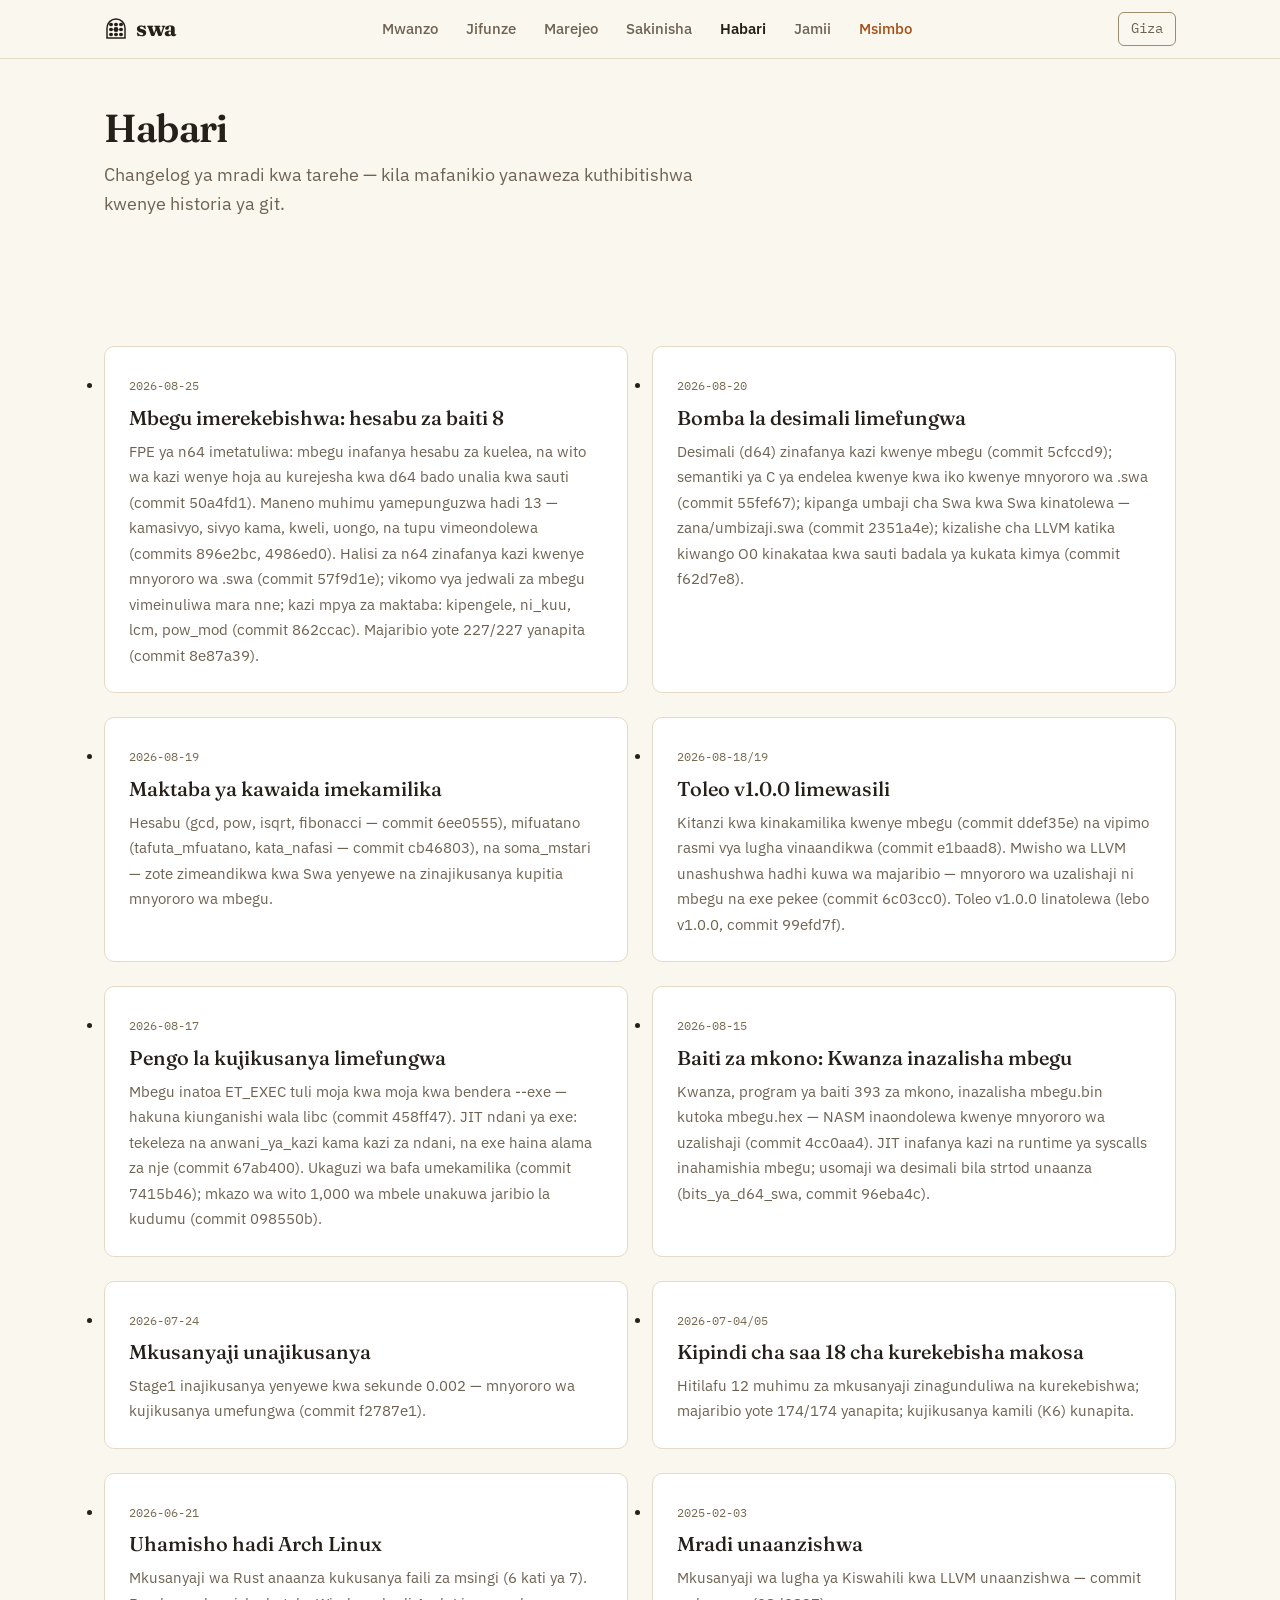
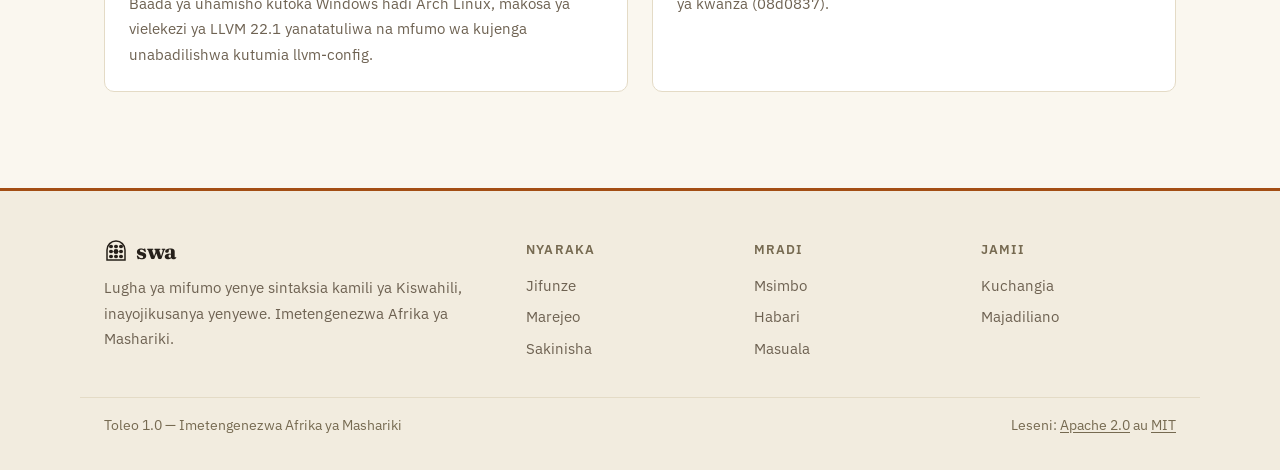
==== commit d6e47a1b: "maudhui: sampuli zote zinakusanyika tena, maelekezo ya kujenga ni ya sasa Tovuti ilifundisha Swa isi" ====
--- a/habari.html
+++ b/habari.html
@@ -37,7 +37,20 @@
   <header class="site-header">
     <div class="header-inner">
       <a class="logo" href="/" aria-label="Swa — kurasa ya mwanzo">
-        <svg class="logo-mark" viewBox="0 0 100 100" aria-hidden="true" focusable="false"><path d="M14 92 V52 A36 36 0 0 1 86 52 V92 Z" fill="none" stroke="currentColor" stroke-width="8" stroke-linejoin="round"/><line x1="50" y1="52" x2="50" y2="90" stroke="currentColor" stroke-width="8" stroke-linecap="round"/><line x1="18" y1="52" x2="82" y2="52" stroke="currentColor" stroke-width="7" stroke-linecap="round"/><line x1="50" y1="52" x2="27.5" y2="39.0" stroke="currentColor" stroke-width="6" stroke-linecap="round"/><line x1="50" y1="52" x2="37.0" y2="29.5" stroke="currentColor" stroke-width="6" stroke-linecap="round"/><line x1="50" y1="52" x2="50.0" y2="26.0" stroke="currentColor" stroke-width="6" stroke-linecap="round"/><line x1="50" y1="52" x2="63.0" y2="29.5" stroke="currentColor" stroke-width="6" stroke-linecap="round"/><line x1="50" y1="52" x2="72.5" y2="39.0" stroke="currentColor" stroke-width="6" stroke-linecap="round"/></svg>swa
+        <svg class="logo-mark" viewBox="0 0 48 48" aria-hidden="true" focusable="false">
+          <path d="M6 42 V22 A18 18 0 0 1 42 22 V42 Z" fill="none" stroke="currentColor" stroke-width="3"/>
+          <g fill="currentColor">
+            <g transform="translate(14 15)"><rect x="-3" y="-3" width="6" height="6"/><rect x="-3" y="-3" width="6" height="6" transform="rotate(45)"/></g>
+            <g transform="translate(24 15)"><rect x="-3" y="-3" width="6" height="6"/><rect x="-3" y="-3" width="6" height="6" transform="rotate(45)"/></g>
+            <g transform="translate(34 15)"><rect x="-3" y="-3" width="6" height="6"/><rect x="-3" y="-3" width="6" height="6" transform="rotate(45)"/></g>
+            <g transform="translate(14 25)"><rect x="-3" y="-3" width="6" height="6"/><rect x="-3" y="-3" width="6" height="6" transform="rotate(45)"/></g>
+            <g transform="translate(24 25)"><rect x="-4" y="-4" width="8" height="8"/><rect x="-4" y="-4" width="8" height="8" transform="rotate(45)"/></g>
+            <g transform="translate(34 25)"><rect x="-3" y="-3" width="6" height="6"/><rect x="-3" y="-3" width="6" height="6" transform="rotate(45)"/></g>
+            <g transform="translate(14 35)"><rect x="-3" y="-3" width="6" height="6"/><rect x="-3" y="-3" width="6" height="6" transform="rotate(45)"/></g>
+            <g transform="translate(24 35)"><rect x="-3" y="-3" width="6" height="6"/><rect x="-3" y="-3" width="6" height="6" transform="rotate(45)"/></g>
+            <g transform="translate(34 35)"><rect x="-3" y="-3" width="6" height="6"/><rect x="-3" y="-3" width="6" height="6" transform="rotate(45)"/></g>
+          </g>
+        </svg>swa
       </a>
       <nav class="nav" aria-label="Urambazaji mkuu" id="urambazaji">
         <button class="nav-toggle" type="button" aria-expanded="false" aria-controls="urambazaji">Menyu</button>
@@ -69,12 +82,12 @@
           <li class="post">
             <time class="post-date" datetime="2026-08-25">2026-08-25</time>
             <h2><a href="https://github.com/lugha-swa/swa/commits/main">Mbegu imerekebishwa: hesabu za baiti 8</a></h2>
-            <p>FPE ya N64 imetatuliwa: mbegu inafanya hesabu za kuelea, na wito wa kazi wenye hoja au kurejesha kwa D64 bado unalia kwa sauti (commit 50a4fd1). Maneno muhimu yamepunguzwa hadi 13 — kamasivyo, sivyo kama, kweli, uongo, na tupu vimeondolewa (commits 896e2bc, 4986ed0). Halisi za N64 zinafanya kazi kwenye mnyororo wa .swa (commit 57f9d1e); vikomo vya jedwali za mbegu vimeinuliwa mara nne; kazi mpya za maktaba: kipengele, ni_kuu, lcm, pow_mod (commit 862ccac). Majaribio yote 227/227 yanapita (commit 8e87a39).</p>
+            <p>FPE ya n64 imetatuliwa: mbegu inafanya hesabu za kuelea, na wito wa kazi wenye hoja au kurejesha kwa d64 bado unalia kwa sauti (commit 50a4fd1). Maneno muhimu yamepunguzwa hadi 13 — kamasivyo, sivyo kama, kweli, uongo, na tupu vimeondolewa (commits 896e2bc, 4986ed0). Halisi za n64 zinafanya kazi kwenye mnyororo wa .swa (commit 57f9d1e); vikomo vya jedwali za mbegu vimeinuliwa mara nne; kazi mpya za maktaba: kipengele, ni_kuu, lcm, pow_mod (commit 862ccac). Majaribio yote 227/227 yanapita (commit 8e87a39).</p>
           </li>
           <li class="post">
             <time class="post-date" datetime="2026-08-20">2026-08-20</time>
             <h2><a href="https://github.com/lugha-swa/swa/commits/main">Bomba la desimali limefungwa</a></h2>
-            <p>Desimali (D64) zinafanya kazi kwenye mbegu (commit 5cfccd9); semantiki ya C ya endelea kwenye kwa iko kwenye mnyororo wa .swa (commit 55fef67); kipanga umbaji cha Swa kwa Swa kinatolewa — zana/umbizaji.swa (commit 2351a4e); kizalishe cha LLVM katika kiwango O0 kinakataa kwa sauti badala ya kukata kimya (commit f62d7e8).</p>
+            <p>Desimali (d64) zinafanya kazi kwenye mbegu (commit 5cfccd9); semantiki ya C ya endelea kwenye kwa iko kwenye mnyororo wa .swa (commit 55fef67); kipanga umbaji cha Swa kwa Swa kinatolewa — zana/umbizaji.swa (commit 2351a4e); kizalishe cha LLVM katika kiwango O0 kinakataa kwa sauti badala ya kukata kimya (commit f62d7e8).</p>
           </li>
           <li class="post">
             <time class="post-date" datetime="2026-08-19">2026-08-19</time>
@@ -125,7 +138,20 @@
     <div class="footer-inner">
       <div class="footer-brand">
         <a class="logo" href="/" aria-label="Swa — kurasa ya mwanzo">
-          <svg class="logo-mark" viewBox="0 0 100 100" aria-hidden="true" focusable="false"><path d="M14 92 V52 A36 36 0 0 1 86 52 V92 Z" fill="none" stroke="currentColor" stroke-width="8" stroke-linejoin="round"/><line x1="50" y1="52" x2="50" y2="90" stroke="currentColor" stroke-width="8" stroke-linecap="round"/><line x1="18" y1="52" x2="82" y2="52" stroke="currentColor" stroke-width="7" stroke-linecap="round"/><line x1="50" y1="52" x2="27.5" y2="39.0" stroke="currentColor" stroke-width="6" stroke-linecap="round"/><line x1="50" y1="52" x2="37.0" y2="29.5" stroke="currentColor" stroke-width="6" stroke-linecap="round"/><line x1="50" y1="52" x2="50.0" y2="26.0" stroke="currentColor" stroke-width="6" stroke-linecap="round"/><line x1="50" y1="52" x2="63.0" y2="29.5" stroke="currentColor" stroke-width="6" stroke-linecap="round"/><line x1="50" y1="52" x2="72.5" y2="39.0" stroke="currentColor" stroke-width="6" stroke-linecap="round"/></svg>swa
+          <svg class="logo-mark" viewBox="0 0 48 48" aria-hidden="true" focusable="false">
+            <path d="M6 42 V22 A18 18 0 0 1 42 22 V42 Z" fill="none" stroke="currentColor" stroke-width="3"/>
+            <g fill="currentColor">
+              <g transform="translate(14 15)"><rect x="-3" y="-3" width="6" height="6"/><rect x="-3" y="-3" width="6" height="6" transform="rotate(45)"/></g>
+              <g transform="translate(24 15)"><rect x="-3" y="-3" width="6" height="6"/><rect x="-3" y="-3" width="6" height="6" transform="rotate(45)"/></g>
+              <g transform="translate(34 15)"><rect x="-3" y="-3" width="6" height="6"/><rect x="-3" y="-3" width="6" height="6" transform="rotate(45)"/></g>
+              <g transform="translate(14 25)"><rect x="-3" y="-3" width="6" height="6"/><rect x="-3" y="-3" width="6" height="6" transform="rotate(45)"/></g>
+              <g transform="translate(24 25)"><rect x="-4" y="-4" width="8" height="8"/><rect x="-4" y="-4" width="8" height="8" transform="rotate(45)"/></g>
+              <g transform="translate(34 25)"><rect x="-3" y="-3" width="6" height="6"/><rect x="-3" y="-3" width="6" height="6" transform="rotate(45)"/></g>
+              <g transform="translate(14 35)"><rect x="-3" y="-3" width="6" height="6"/><rect x="-3" y="-3" width="6" height="6" transform="rotate(45)"/></g>
+              <g transform="translate(24 35)"><rect x="-3" y="-3" width="6" height="6"/><rect x="-3" y="-3" width="6" height="6" transform="rotate(45)"/></g>
+              <g transform="translate(34 35)"><rect x="-3" y="-3" width="6" height="6"/><rect x="-3" y="-3" width="6" height="6" transform="rotate(45)"/></g>
+            </g>
+          </svg>swa
         </a>
         <p>Lugha ya mifumo yenye sintaksia kamili ya Kiswahili, inayojikusanya yenyewe. Imetengenezwa Afrika ya Mashariki.</p>
       </div>
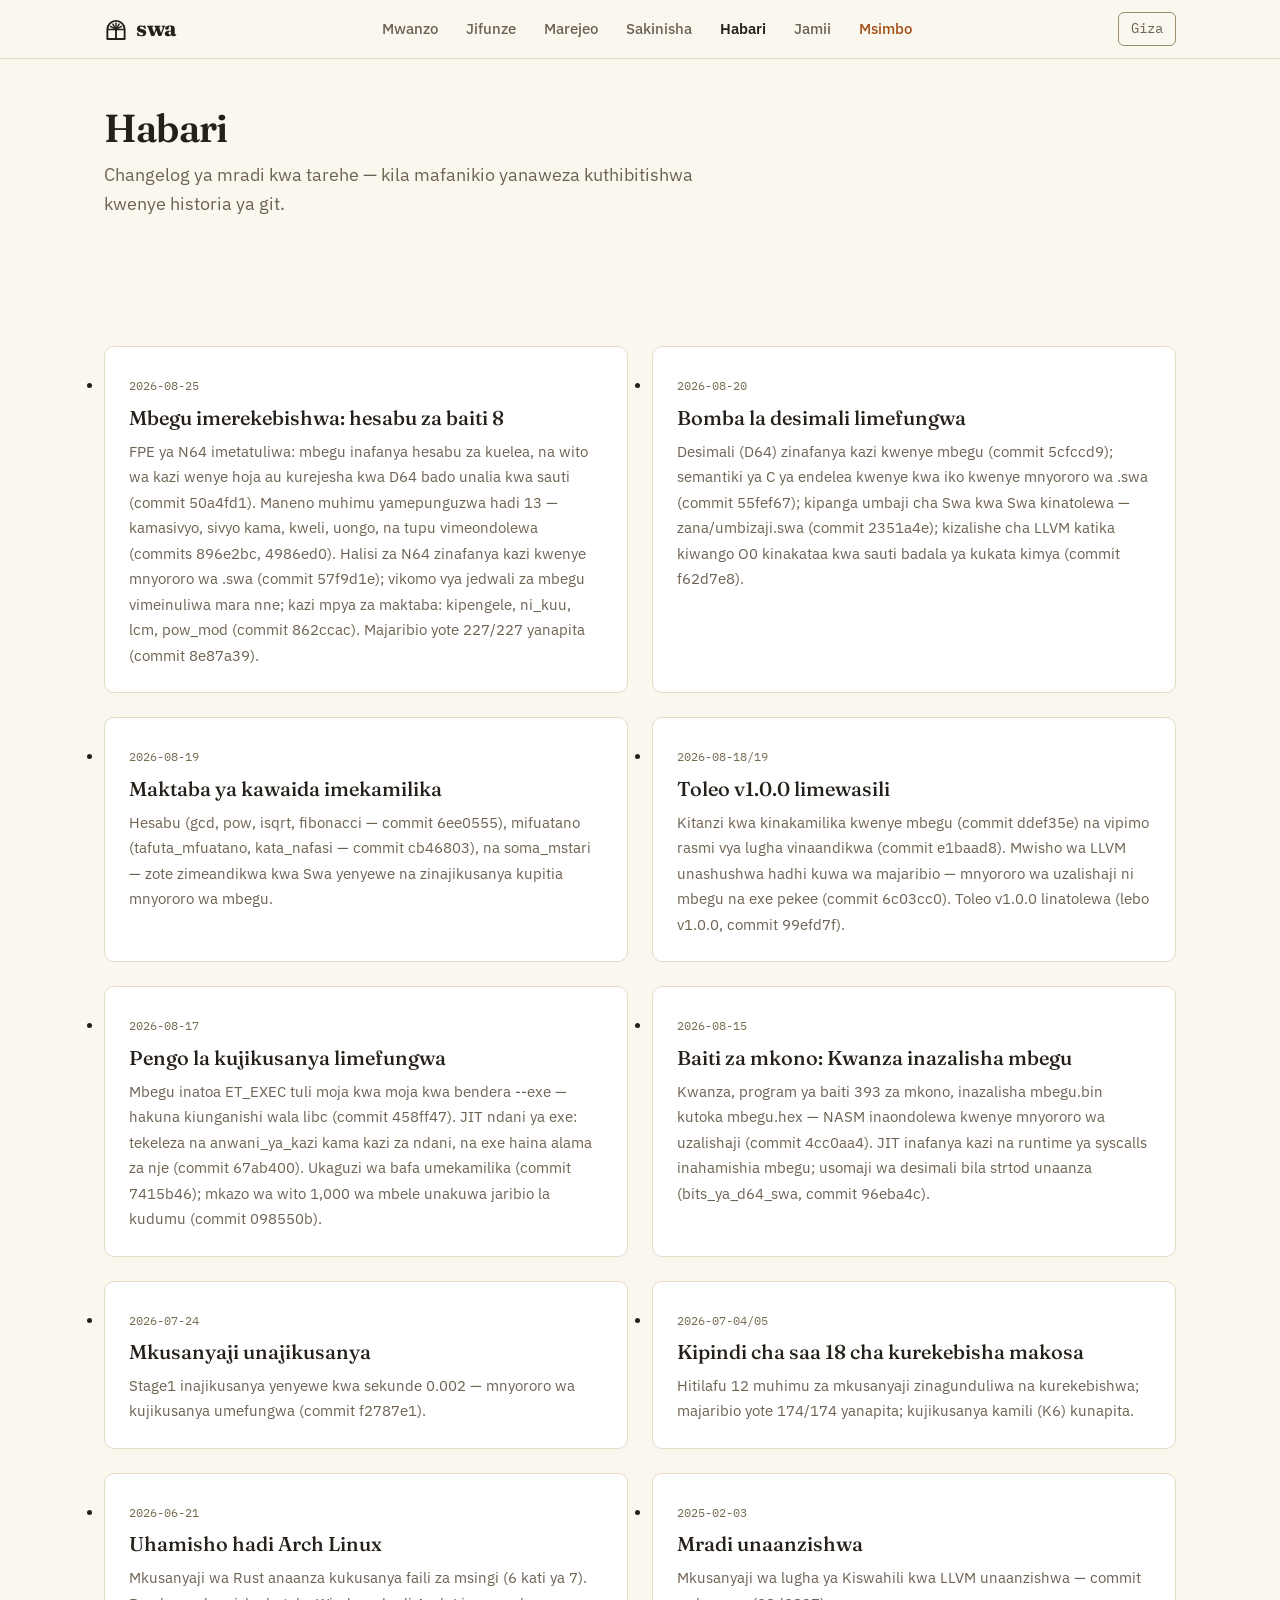
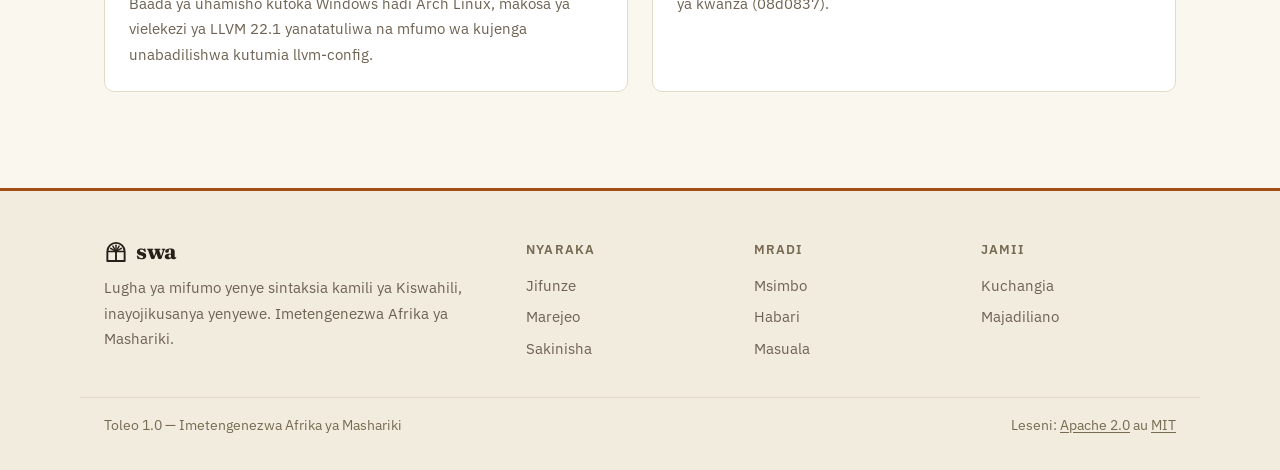
==== commit 027636e1: "Merge pull request #3 from techlunatic-ctrl/chapa/nembo-mlango-wa-kuchonga chapa: nembo ya mlango wa" ====
--- a/habari.html
+++ b/habari.html
@@ -37,20 +37,7 @@
   <header class="site-header">
     <div class="header-inner">
       <a class="logo" href="/" aria-label="Swa — kurasa ya mwanzo">
-        <svg class="logo-mark" viewBox="0 0 48 48" aria-hidden="true" focusable="false">
-          <path d="M6 42 V22 A18 18 0 0 1 42 22 V42 Z" fill="none" stroke="currentColor" stroke-width="3"/>
-          <g fill="currentColor">
-            <g transform="translate(14 15)"><rect x="-3" y="-3" width="6" height="6"/><rect x="-3" y="-3" width="6" height="6" transform="rotate(45)"/></g>
-            <g transform="translate(24 15)"><rect x="-3" y="-3" width="6" height="6"/><rect x="-3" y="-3" width="6" height="6" transform="rotate(45)"/></g>
-            <g transform="translate(34 15)"><rect x="-3" y="-3" width="6" height="6"/><rect x="-3" y="-3" width="6" height="6" transform="rotate(45)"/></g>
-            <g transform="translate(14 25)"><rect x="-3" y="-3" width="6" height="6"/><rect x="-3" y="-3" width="6" height="6" transform="rotate(45)"/></g>
-            <g transform="translate(24 25)"><rect x="-4" y="-4" width="8" height="8"/><rect x="-4" y="-4" width="8" height="8" transform="rotate(45)"/></g>
-            <g transform="translate(34 25)"><rect x="-3" y="-3" width="6" height="6"/><rect x="-3" y="-3" width="6" height="6" transform="rotate(45)"/></g>
-            <g transform="translate(14 35)"><rect x="-3" y="-3" width="6" height="6"/><rect x="-3" y="-3" width="6" height="6" transform="rotate(45)"/></g>
-            <g transform="translate(24 35)"><rect x="-3" y="-3" width="6" height="6"/><rect x="-3" y="-3" width="6" height="6" transform="rotate(45)"/></g>
-            <g transform="translate(34 35)"><rect x="-3" y="-3" width="6" height="6"/><rect x="-3" y="-3" width="6" height="6" transform="rotate(45)"/></g>
-          </g>
-        </svg>swa
+        <svg class="logo-mark" viewBox="0 0 100 100" aria-hidden="true" focusable="false"><path d="M14 92 V52 A36 36 0 0 1 86 52 V92 Z" fill="none" stroke="currentColor" stroke-width="8" stroke-linejoin="round"/><line x1="50" y1="52" x2="50" y2="90" stroke="currentColor" stroke-width="8" stroke-linecap="round"/><line x1="18" y1="52" x2="82" y2="52" stroke="currentColor" stroke-width="7" stroke-linecap="round"/><line x1="50" y1="52" x2="27.5" y2="39.0" stroke="currentColor" stroke-width="6" stroke-linecap="round"/><line x1="50" y1="52" x2="37.0" y2="29.5" stroke="currentColor" stroke-width="6" stroke-linecap="round"/><line x1="50" y1="52" x2="50.0" y2="26.0" stroke="currentColor" stroke-width="6" stroke-linecap="round"/><line x1="50" y1="52" x2="63.0" y2="29.5" stroke="currentColor" stroke-width="6" stroke-linecap="round"/><line x1="50" y1="52" x2="72.5" y2="39.0" stroke="currentColor" stroke-width="6" stroke-linecap="round"/></svg>swa
       </a>
       <nav class="nav" aria-label="Urambazaji mkuu" id="urambazaji">
         <button class="nav-toggle" type="button" aria-expanded="false" aria-controls="urambazaji">Menyu</button>
@@ -82,12 +69,12 @@
           <li class="post">
             <time class="post-date" datetime="2026-08-25">2026-08-25</time>
             <h2><a href="https://github.com/lugha-swa/swa/commits/main">Mbegu imerekebishwa: hesabu za baiti 8</a></h2>
-            <p>FPE ya n64 imetatuliwa: mbegu inafanya hesabu za kuelea, na wito wa kazi wenye hoja au kurejesha kwa d64 bado unalia kwa sauti (commit 50a4fd1). Maneno muhimu yamepunguzwa hadi 13 — kamasivyo, sivyo kama, kweli, uongo, na tupu vimeondolewa (commits 896e2bc, 4986ed0). Halisi za n64 zinafanya kazi kwenye mnyororo wa .swa (commit 57f9d1e); vikomo vya jedwali za mbegu vimeinuliwa mara nne; kazi mpya za maktaba: kipengele, ni_kuu, lcm, pow_mod (commit 862ccac). Majaribio yote 227/227 yanapita (commit 8e87a39).</p>
+            <p>FPE ya N64 imetatuliwa: mbegu inafanya hesabu za kuelea, na wito wa kazi wenye hoja au kurejesha kwa D64 bado unalia kwa sauti (commit 50a4fd1). Maneno muhimu yamepunguzwa hadi 13 — kamasivyo, sivyo kama, kweli, uongo, na tupu vimeondolewa (commits 896e2bc, 4986ed0). Halisi za N64 zinafanya kazi kwenye mnyororo wa .swa (commit 57f9d1e); vikomo vya jedwali za mbegu vimeinuliwa mara nne; kazi mpya za maktaba: kipengele, ni_kuu, lcm, pow_mod (commit 862ccac). Majaribio yote 227/227 yanapita (commit 8e87a39).</p>
           </li>
           <li class="post">
             <time class="post-date" datetime="2026-08-20">2026-08-20</time>
             <h2><a href="https://github.com/lugha-swa/swa/commits/main">Bomba la desimali limefungwa</a></h2>
-            <p>Desimali (d64) zinafanya kazi kwenye mbegu (commit 5cfccd9); semantiki ya C ya endelea kwenye kwa iko kwenye mnyororo wa .swa (commit 55fef67); kipanga umbaji cha Swa kwa Swa kinatolewa — zana/umbizaji.swa (commit 2351a4e); kizalishe cha LLVM katika kiwango O0 kinakataa kwa sauti badala ya kukata kimya (commit f62d7e8).</p>
+            <p>Desimali (D64) zinafanya kazi kwenye mbegu (commit 5cfccd9); semantiki ya C ya endelea kwenye kwa iko kwenye mnyororo wa .swa (commit 55fef67); kipanga umbaji cha Swa kwa Swa kinatolewa — zana/umbizaji.swa (commit 2351a4e); kizalishe cha LLVM katika kiwango O0 kinakataa kwa sauti badala ya kukata kimya (commit f62d7e8).</p>
           </li>
           <li class="post">
             <time class="post-date" datetime="2026-08-19">2026-08-19</time>
@@ -138,20 +125,7 @@
     <div class="footer-inner">
       <div class="footer-brand">
         <a class="logo" href="/" aria-label="Swa — kurasa ya mwanzo">
-          <svg class="logo-mark" viewBox="0 0 48 48" aria-hidden="true" focusable="false">
-            <path d="M6 42 V22 A18 18 0 0 1 42 22 V42 Z" fill="none" stroke="currentColor" stroke-width="3"/>
-            <g fill="currentColor">
-              <g transform="translate(14 15)"><rect x="-3" y="-3" width="6" height="6"/><rect x="-3" y="-3" width="6" height="6" transform="rotate(45)"/></g>
-              <g transform="translate(24 15)"><rect x="-3" y="-3" width="6" height="6"/><rect x="-3" y="-3" width="6" height="6" transform="rotate(45)"/></g>
-              <g transform="translate(34 15)"><rect x="-3" y="-3" width="6" height="6"/><rect x="-3" y="-3" width="6" height="6" transform="rotate(45)"/></g>
-              <g transform="translate(14 25)"><rect x="-3" y="-3" width="6" height="6"/><rect x="-3" y="-3" width="6" height="6" transform="rotate(45)"/></g>
-              <g transform="translate(24 25)"><rect x="-4" y="-4" width="8" height="8"/><rect x="-4" y="-4" width="8" height="8" transform="rotate(45)"/></g>
-              <g transform="translate(34 25)"><rect x="-3" y="-3" width="6" height="6"/><rect x="-3" y="-3" width="6" height="6" transform="rotate(45)"/></g>
-              <g transform="translate(14 35)"><rect x="-3" y="-3" width="6" height="6"/><rect x="-3" y="-3" width="6" height="6" transform="rotate(45)"/></g>
-              <g transform="translate(24 35)"><rect x="-3" y="-3" width="6" height="6"/><rect x="-3" y="-3" width="6" height="6" transform="rotate(45)"/></g>
-              <g transform="translate(34 35)"><rect x="-3" y="-3" width="6" height="6"/><rect x="-3" y="-3" width="6" height="6" transform="rotate(45)"/></g>
-            </g>
-          </svg>swa
+          <svg class="logo-mark" viewBox="0 0 100 100" aria-hidden="true" focusable="false"><path d="M14 92 V52 A36 36 0 0 1 86 52 V92 Z" fill="none" stroke="currentColor" stroke-width="8" stroke-linejoin="round"/><line x1="50" y1="52" x2="50" y2="90" stroke="currentColor" stroke-width="8" stroke-linecap="round"/><line x1="18" y1="52" x2="82" y2="52" stroke="currentColor" stroke-width="7" stroke-linecap="round"/><line x1="50" y1="52" x2="27.5" y2="39.0" stroke="currentColor" stroke-width="6" stroke-linecap="round"/><line x1="50" y1="52" x2="37.0" y2="29.5" stroke="currentColor" stroke-width="6" stroke-linecap="round"/><line x1="50" y1="52" x2="50.0" y2="26.0" stroke="currentColor" stroke-width="6" stroke-linecap="round"/><line x1="50" y1="52" x2="63.0" y2="29.5" stroke="currentColor" stroke-width="6" stroke-linecap="round"/><line x1="50" y1="52" x2="72.5" y2="39.0" stroke="currentColor" stroke-width="6" stroke-linecap="round"/></svg>swa
         </a>
         <p>Lugha ya mifumo yenye sintaksia kamili ya Kiswahili, inayojikusanya yenyewe. Imetengenezwa Afrika ya Mashariki.</p>
       </div>
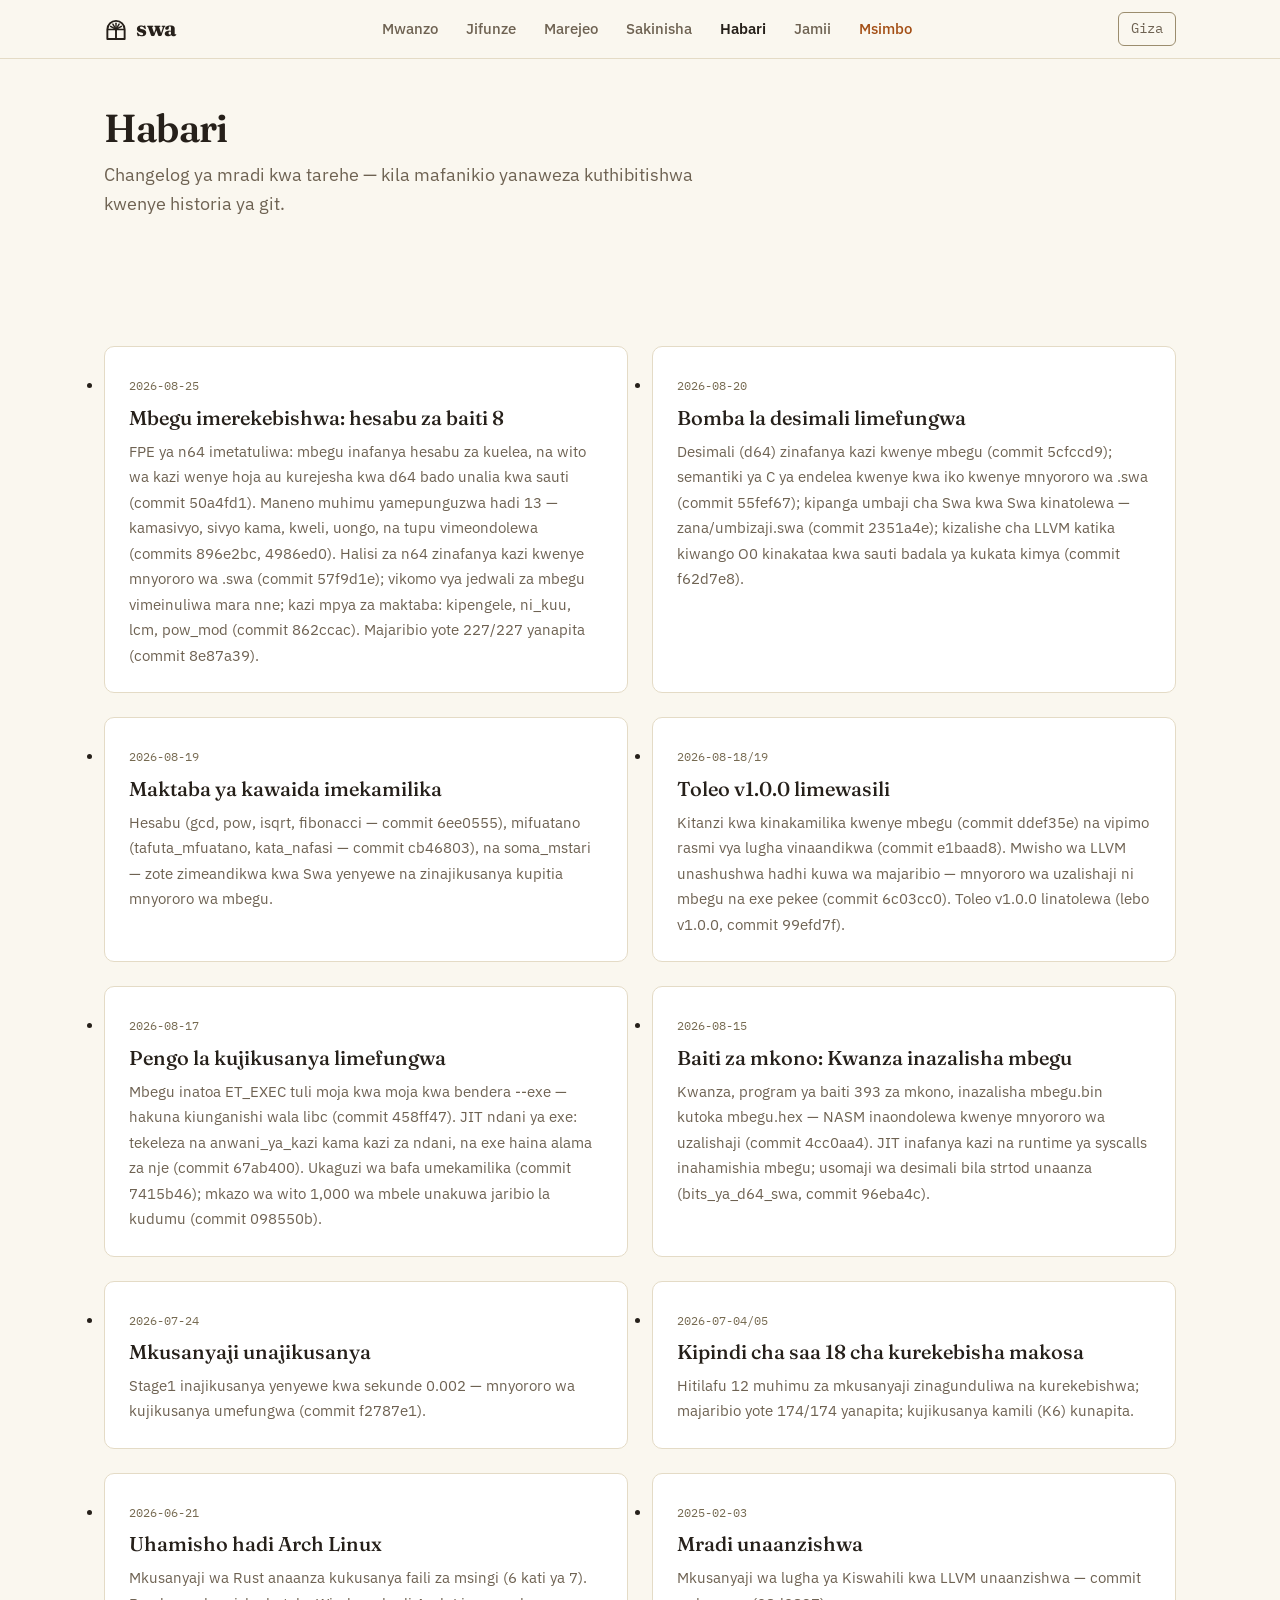
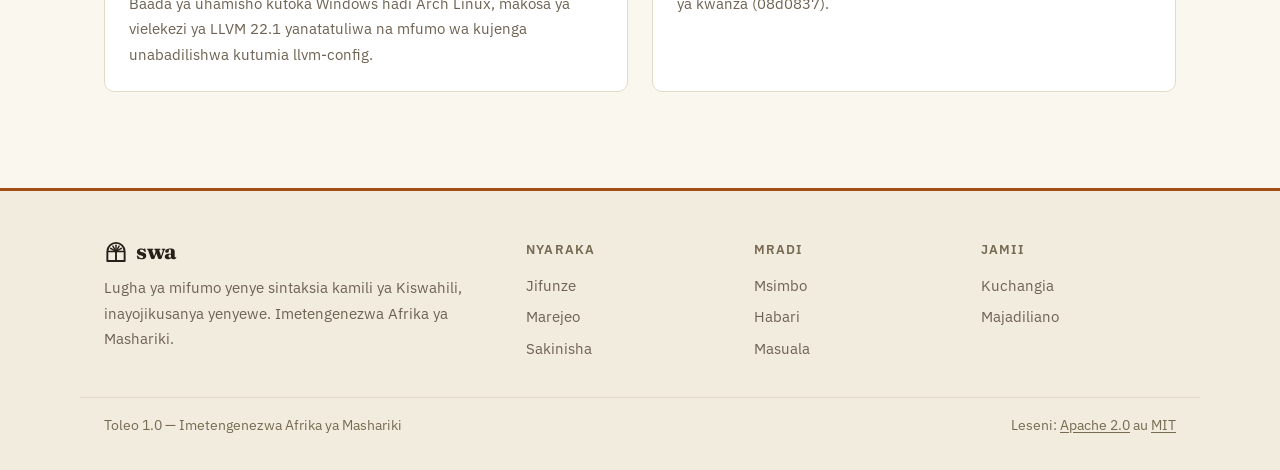
==== commit 7c93a3fe: "Merge pull request #4 from techlunatic-ctrl/maudhui/herufi-ndogo-za-aina maudhui: sampuli zote zinak" ====
--- a/habari.html
+++ b/habari.html
@@ -69,12 +69,12 @@
           <li class="post">
             <time class="post-date" datetime="2026-08-25">2026-08-25</time>
             <h2><a href="https://github.com/lugha-swa/swa/commits/main">Mbegu imerekebishwa: hesabu za baiti 8</a></h2>
-            <p>FPE ya N64 imetatuliwa: mbegu inafanya hesabu za kuelea, na wito wa kazi wenye hoja au kurejesha kwa D64 bado unalia kwa sauti (commit 50a4fd1). Maneno muhimu yamepunguzwa hadi 13 — kamasivyo, sivyo kama, kweli, uongo, na tupu vimeondolewa (commits 896e2bc, 4986ed0). Halisi za N64 zinafanya kazi kwenye mnyororo wa .swa (commit 57f9d1e); vikomo vya jedwali za mbegu vimeinuliwa mara nne; kazi mpya za maktaba: kipengele, ni_kuu, lcm, pow_mod (commit 862ccac). Majaribio yote 227/227 yanapita (commit 8e87a39).</p>
+            <p>FPE ya n64 imetatuliwa: mbegu inafanya hesabu za kuelea, na wito wa kazi wenye hoja au kurejesha kwa d64 bado unalia kwa sauti (commit 50a4fd1). Maneno muhimu yamepunguzwa hadi 13 — kamasivyo, sivyo kama, kweli, uongo, na tupu vimeondolewa (commits 896e2bc, 4986ed0). Halisi za n64 zinafanya kazi kwenye mnyororo wa .swa (commit 57f9d1e); vikomo vya jedwali za mbegu vimeinuliwa mara nne; kazi mpya za maktaba: kipengele, ni_kuu, lcm, pow_mod (commit 862ccac). Majaribio yote 227/227 yanapita (commit 8e87a39).</p>
           </li>
           <li class="post">
             <time class="post-date" datetime="2026-08-20">2026-08-20</time>
             <h2><a href="https://github.com/lugha-swa/swa/commits/main">Bomba la desimali limefungwa</a></h2>
-            <p>Desimali (D64) zinafanya kazi kwenye mbegu (commit 5cfccd9); semantiki ya C ya endelea kwenye kwa iko kwenye mnyororo wa .swa (commit 55fef67); kipanga umbaji cha Swa kwa Swa kinatolewa — zana/umbizaji.swa (commit 2351a4e); kizalishe cha LLVM katika kiwango O0 kinakataa kwa sauti badala ya kukata kimya (commit f62d7e8).</p>
+            <p>Desimali (d64) zinafanya kazi kwenye mbegu (commit 5cfccd9); semantiki ya C ya endelea kwenye kwa iko kwenye mnyororo wa .swa (commit 55fef67); kipanga umbaji cha Swa kwa Swa kinatolewa — zana/umbizaji.swa (commit 2351a4e); kizalishe cha LLVM katika kiwango O0 kinakataa kwa sauti badala ya kukata kimya (commit f62d7e8).</p>
           </li>
           <li class="post">
             <time class="post-date" datetime="2026-08-19">2026-08-19</time>
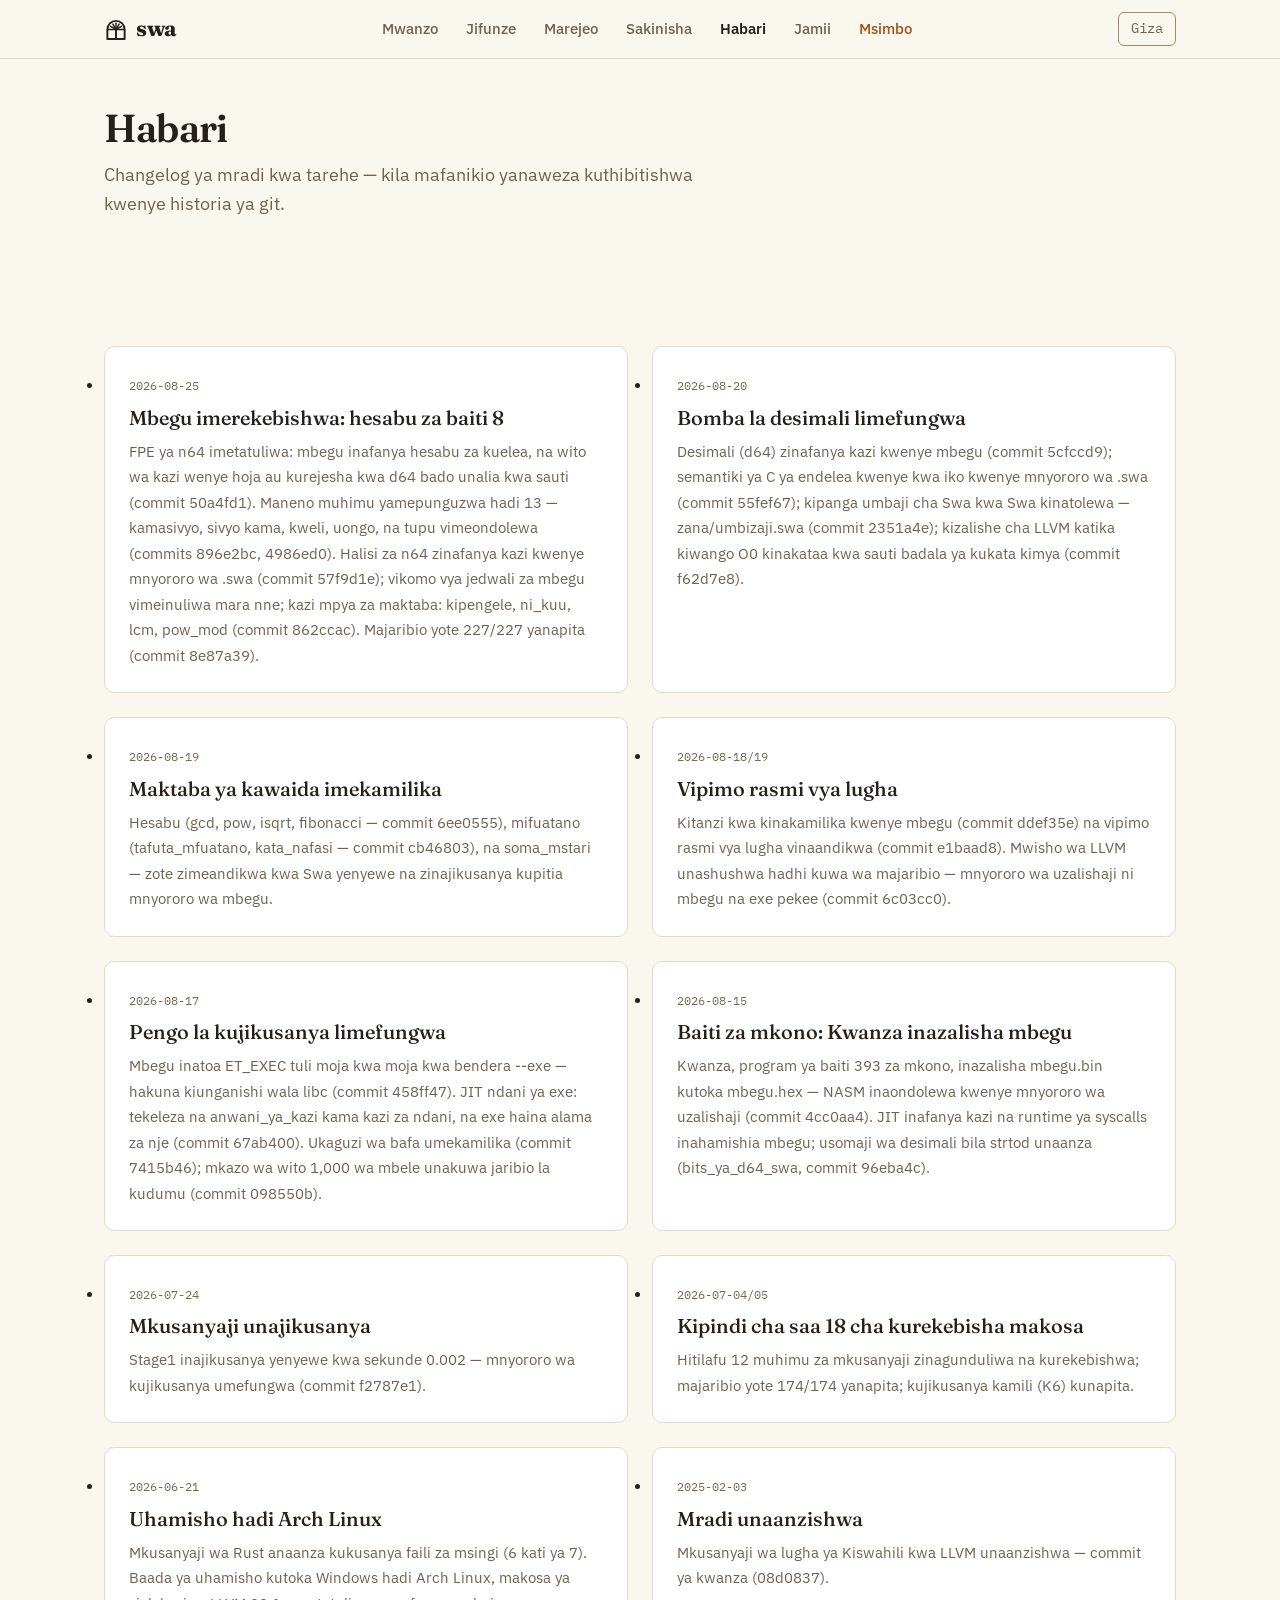
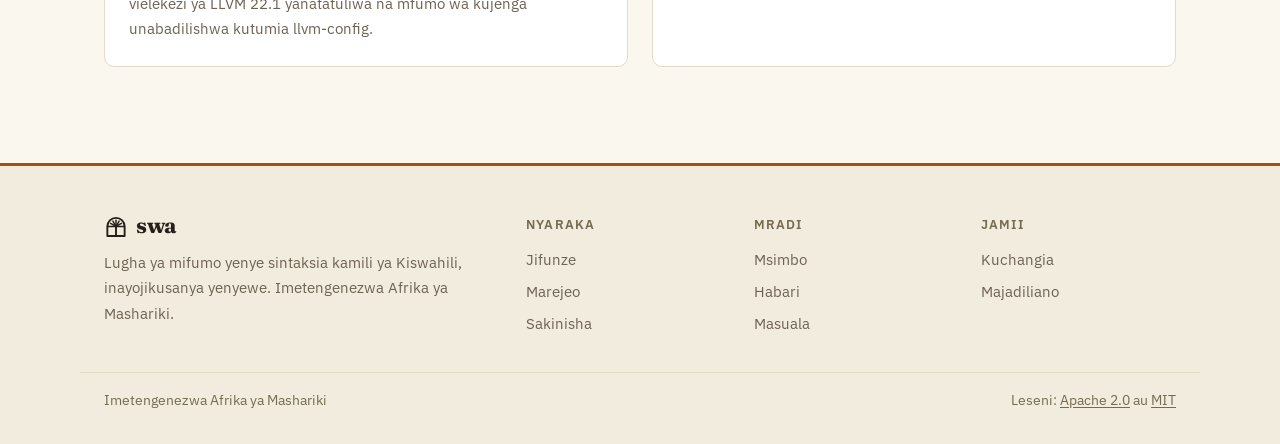
==== commit d3e32723: "maudhui: ukurasa wa mbele na habari bila toleo la uongo Ukurasa wa mbele ulitangaza "Toleo 1.0 limew" ====
--- a/habari.html
+++ b/habari.html
@@ -4,11 +4,11 @@
   <meta charset="UTF-8">
   <meta name="viewport" content="width=device-width, initial-scale=1.0">
   <title>Habari — Swa</title>
-  <meta name="description" content="Changelog ya mradi wa Swa kwa tarehe — kutoka mwanzo wa mkusanyaji (2025-02-03) hadi toleo v1.0.0 na majaribio 227/227.">
+  <meta name="description" content="Changelog ya mradi wa Swa kwa tarehe — kutoka mwanzo wa mkusanyaji (2025-02-03) hadi leo.">
   <link rel="icon" type="image/svg+xml" href="favicon.svg">
   <link rel="canonical" href="https://lugha-swa.github.io/habari.html">
   <meta property="og:title" content="Habari — Swa">
-  <meta property="og:description" content="Changelog ya mradi wa Swa kwa tarehe — kutoka mwanzo wa mkusanyaji (2025-02-03) hadi toleo v1.0.0 na majaribio 227/227.">
+  <meta property="og:description" content="Changelog ya mradi wa Swa kwa tarehe — kutoka mwanzo wa mkusanyaji (2025-02-03) hadi leo.">
   <meta property="og:type" content="website">
   <meta property="og:url" content="https://lugha-swa.github.io/habari.html">
   <meta property="og:image" content="https://lugha-swa.github.io/favicon.svg">
@@ -83,8 +83,8 @@
           </li>
           <li class="post">
             <time class="post-date" datetime="2026-08-18">2026-08-18/19</time>
-            <h2><a href="https://github.com/lugha-swa/swa/commits/main">Toleo v1.0.0 limewasili</a></h2>
-            <p>Kitanzi kwa kinakamilika kwenye mbegu (commit ddef35e) na vipimo rasmi vya lugha vinaandikwa (commit e1baad8). Mwisho wa LLVM unashushwa hadhi kuwa wa majaribio — mnyororo wa uzalishaji ni mbegu na exe pekee (commit 6c03cc0). Toleo v1.0.0 linatolewa (lebo v1.0.0, commit 99efd7f).</p>
+            <h2><a href="https://github.com/lugha-swa/swa/commits/main">Vipimo rasmi vya lugha</a></h2>
+            <p>Kitanzi kwa kinakamilika kwenye mbegu (commit ddef35e) na vipimo rasmi vya lugha vinaandikwa (commit e1baad8). Mwisho wa LLVM unashushwa hadhi kuwa wa majaribio — mnyororo wa uzalishaji ni mbegu na exe pekee (commit 6c03cc0).</p>
           </li>
           <li class="post">
             <time class="post-date" datetime="2026-08-17">2026-08-17</time>
@@ -148,7 +148,7 @@
       </nav>
     </div>
     <div class="footer-bottom">
-      <span>Toleo 1.0 — Imetengenezwa Afrika ya Mashariki</span>
+      <span>Imetengenezwa Afrika ya Mashariki</span>
       <span>Leseni: <a href="https://github.com/lugha-swa/swa/blob/main/LICENSE-APACHE">Apache 2.0</a> au <a href="https://github.com/lugha-swa/swa/blob/main/LICENSE-MIT">MIT</a></span>
     </div>
   </footer>
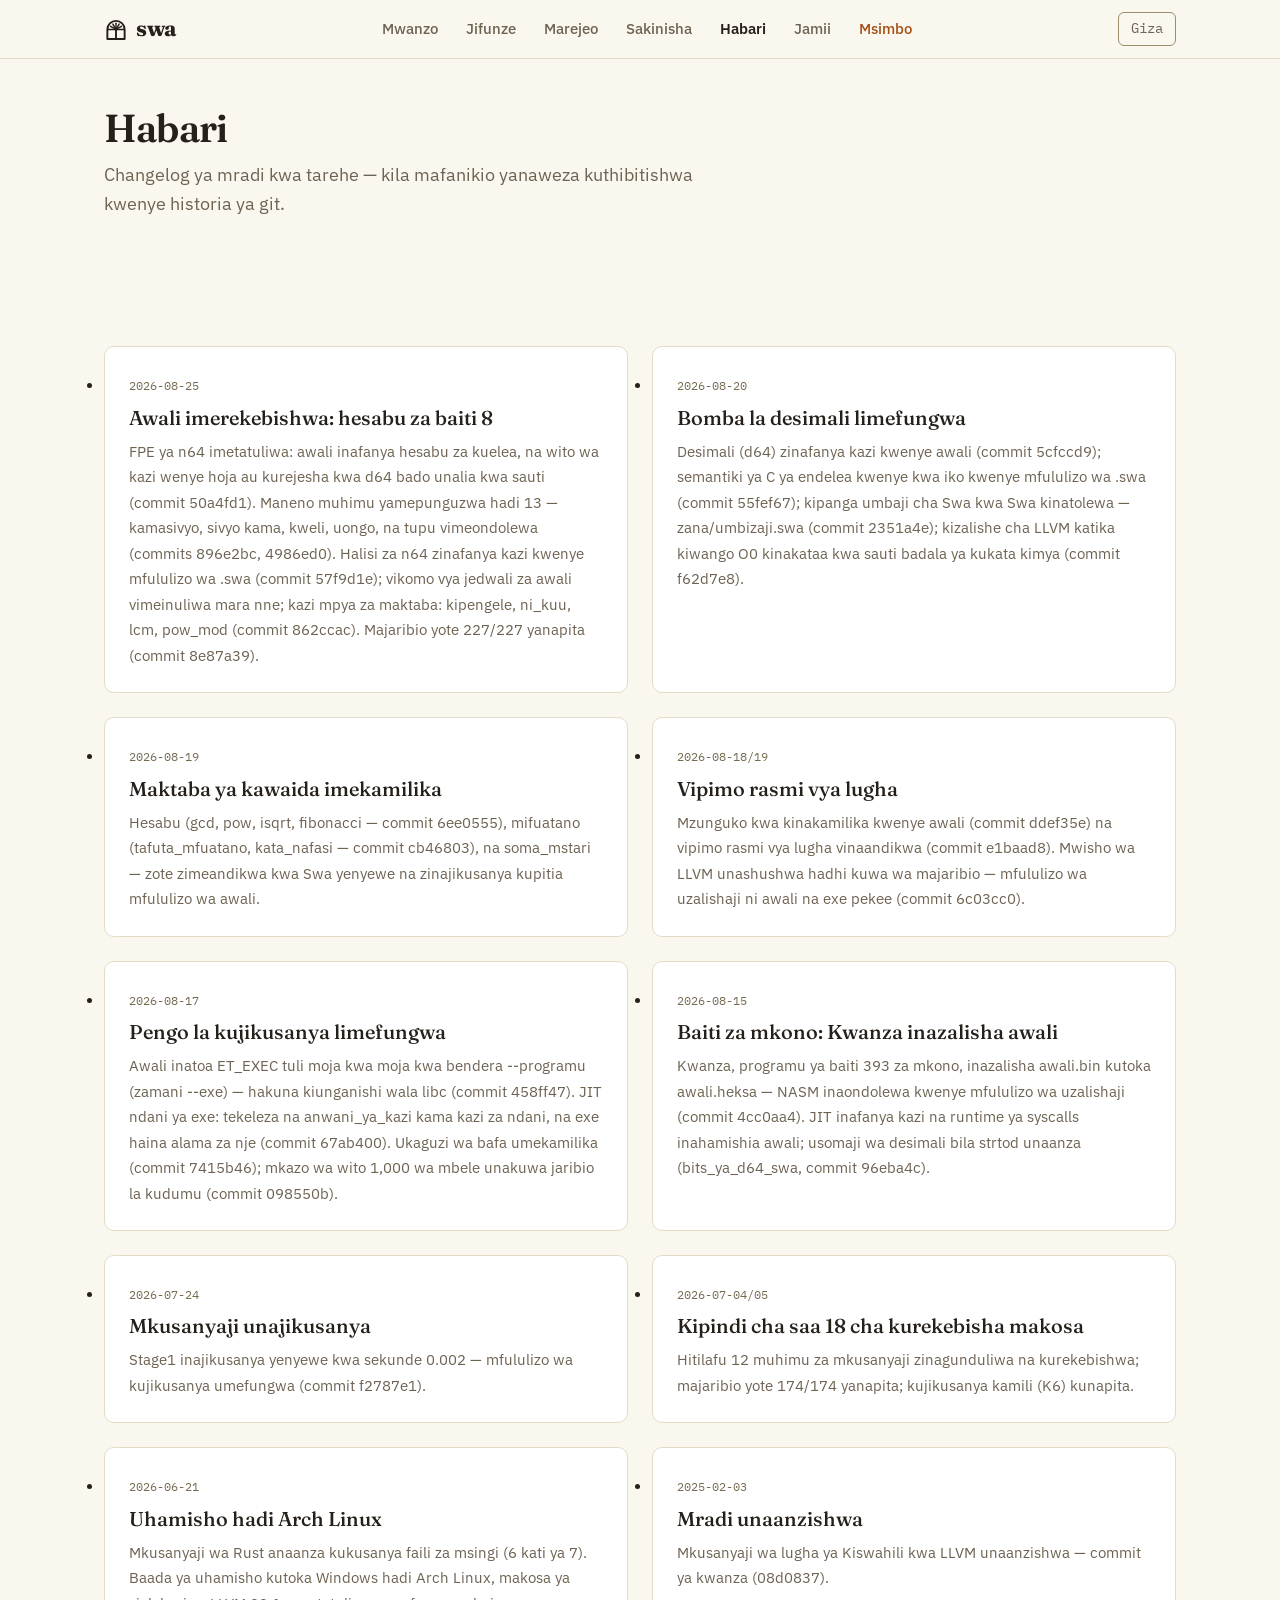
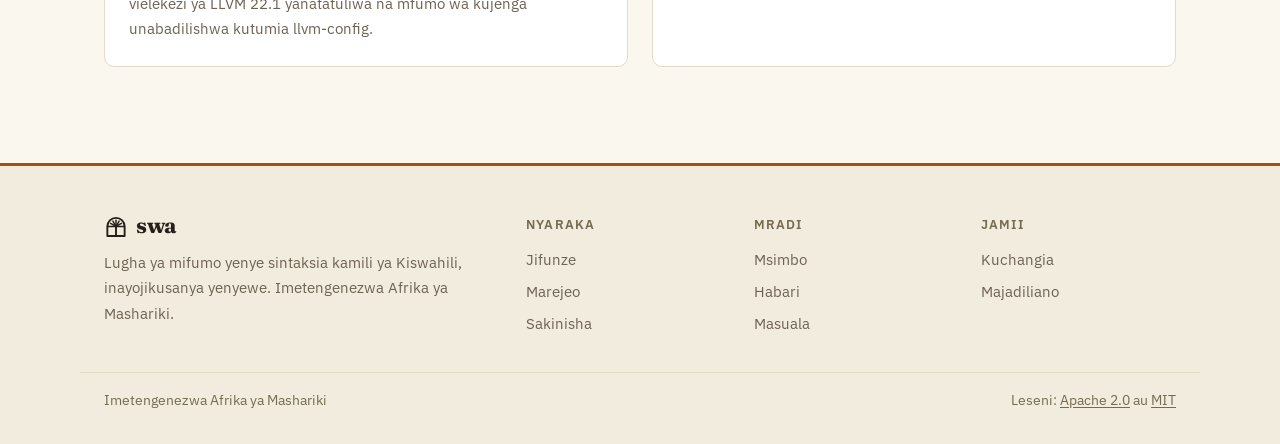
==== commit a70505f7: "maudhui: majina ya sasa ya Swa -- awali, mzunguko, mfululizo, chanzo cha uaminifu Tovuti bado ilitum" ====
--- a/habari.html
+++ b/habari.html
@@ -68,38 +68,38 @@
         <ul class="news-grid">
           <li class="post">
             <time class="post-date" datetime="2026-08-25">2026-08-25</time>
-            <h2><a href="https://github.com/lugha-swa/swa/commits/main">Mbegu imerekebishwa: hesabu za baiti 8</a></h2>
-            <p>FPE ya n64 imetatuliwa: mbegu inafanya hesabu za kuelea, na wito wa kazi wenye hoja au kurejesha kwa d64 bado unalia kwa sauti (commit 50a4fd1). Maneno muhimu yamepunguzwa hadi 13 — kamasivyo, sivyo kama, kweli, uongo, na tupu vimeondolewa (commits 896e2bc, 4986ed0). Halisi za n64 zinafanya kazi kwenye mnyororo wa .swa (commit 57f9d1e); vikomo vya jedwali za mbegu vimeinuliwa mara nne; kazi mpya za maktaba: kipengele, ni_kuu, lcm, pow_mod (commit 862ccac). Majaribio yote 227/227 yanapita (commit 8e87a39).</p>
+            <h2><a href="https://github.com/lugha-swa/swa/commits/main">Awali imerekebishwa: hesabu za baiti 8</a></h2>
+            <p>FPE ya n64 imetatuliwa: awali inafanya hesabu za kuelea, na wito wa kazi wenye hoja au kurejesha kwa d64 bado unalia kwa sauti (commit 50a4fd1). Maneno muhimu yamepunguzwa hadi 13 — kamasivyo, sivyo kama, kweli, uongo, na tupu vimeondolewa (commits 896e2bc, 4986ed0). Halisi za n64 zinafanya kazi kwenye mfululizo wa .swa (commit 57f9d1e); vikomo vya jedwali za awali vimeinuliwa mara nne; kazi mpya za maktaba: kipengele, ni_kuu, lcm, pow_mod (commit 862ccac). Majaribio yote 227/227 yanapita (commit 8e87a39).</p>
           </li>
           <li class="post">
             <time class="post-date" datetime="2026-08-20">2026-08-20</time>
             <h2><a href="https://github.com/lugha-swa/swa/commits/main">Bomba la desimali limefungwa</a></h2>
-            <p>Desimali (d64) zinafanya kazi kwenye mbegu (commit 5cfccd9); semantiki ya C ya endelea kwenye kwa iko kwenye mnyororo wa .swa (commit 55fef67); kipanga umbaji cha Swa kwa Swa kinatolewa — zana/umbizaji.swa (commit 2351a4e); kizalishe cha LLVM katika kiwango O0 kinakataa kwa sauti badala ya kukata kimya (commit f62d7e8).</p>
+            <p>Desimali (d64) zinafanya kazi kwenye awali (commit 5cfccd9); semantiki ya C ya endelea kwenye kwa iko kwenye mfululizo wa .swa (commit 55fef67); kipanga umbaji cha Swa kwa Swa kinatolewa — zana/umbizaji.swa (commit 2351a4e); kizalishe cha LLVM katika kiwango O0 kinakataa kwa sauti badala ya kukata kimya (commit f62d7e8).</p>
           </li>
           <li class="post">
             <time class="post-date" datetime="2026-08-19">2026-08-19</time>
             <h2><a href="https://github.com/lugha-swa/swa/commits/main">Maktaba ya kawaida imekamilika</a></h2>
-            <p>Hesabu (gcd, pow, isqrt, fibonacci — commit 6ee0555), mifuatano (tafuta_mfuatano, kata_nafasi — commit cb46803), na soma_mstari — zote zimeandikwa kwa Swa yenyewe na zinajikusanya kupitia mnyororo wa mbegu.</p>
+            <p>Hesabu (gcd, pow, isqrt, fibonacci — commit 6ee0555), mifuatano (tafuta_mfuatano, kata_nafasi — commit cb46803), na soma_mstari — zote zimeandikwa kwa Swa yenyewe na zinajikusanya kupitia mfululizo wa awali.</p>
           </li>
           <li class="post">
             <time class="post-date" datetime="2026-08-18">2026-08-18/19</time>
             <h2><a href="https://github.com/lugha-swa/swa/commits/main">Vipimo rasmi vya lugha</a></h2>
-            <p>Kitanzi kwa kinakamilika kwenye mbegu (commit ddef35e) na vipimo rasmi vya lugha vinaandikwa (commit e1baad8). Mwisho wa LLVM unashushwa hadhi kuwa wa majaribio — mnyororo wa uzalishaji ni mbegu na exe pekee (commit 6c03cc0).</p>
+            <p>Mzunguko kwa kinakamilika kwenye awali (commit ddef35e) na vipimo rasmi vya lugha vinaandikwa (commit e1baad8). Mwisho wa LLVM unashushwa hadhi kuwa wa majaribio — mfululizo wa uzalishaji ni awali na exe pekee (commit 6c03cc0).</p>
           </li>
           <li class="post">
             <time class="post-date" datetime="2026-08-17">2026-08-17</time>
             <h2><a href="https://github.com/lugha-swa/swa/commits/main">Pengo la kujikusanya limefungwa</a></h2>
-            <p>Mbegu inatoa ET_EXEC tuli moja kwa moja kwa bendera --exe — hakuna kiunganishi wala libc (commit 458ff47). JIT ndani ya exe: tekeleza na anwani_ya_kazi kama kazi za ndani, na exe haina alama za nje (commit 67ab400). Ukaguzi wa bafa umekamilika (commit 7415b46); mkazo wa wito 1,000 wa mbele unakuwa jaribio la kudumu (commit 098550b).</p>
+            <p>Awali inatoa ET_EXEC tuli moja kwa moja kwa bendera --programu (zamani --exe) — hakuna kiunganishi wala libc (commit 458ff47). JIT ndani ya exe: tekeleza na anwani_ya_kazi kama kazi za ndani, na exe haina alama za nje (commit 67ab400). Ukaguzi wa bafa umekamilika (commit 7415b46); mkazo wa wito 1,000 wa mbele unakuwa jaribio la kudumu (commit 098550b).</p>
           </li>
           <li class="post">
             <time class="post-date" datetime="2026-08-15">2026-08-15</time>
-            <h2><a href="https://github.com/lugha-swa/swa/commits/main">Baiti za mkono: Kwanza inazalisha mbegu</a></h2>
-            <p>Kwanza, program ya baiti 393 za mkono, inazalisha mbegu.bin kutoka mbegu.hex — NASM inaondolewa kwenye mnyororo wa uzalishaji (commit 4cc0aa4). JIT inafanya kazi na runtime ya syscalls inahamishia mbegu; usomaji wa desimali bila strtod unaanza (bits_ya_d64_swa, commit 96eba4c).</p>
+            <h2><a href="https://github.com/lugha-swa/swa/commits/main">Baiti za mkono: Kwanza inazalisha awali</a></h2>
+            <p>Kwanza, programu ya baiti 393 za mkono, inazalisha awali.bin kutoka awali.heksa — NASM inaondolewa kwenye mfululizo wa uzalishaji (commit 4cc0aa4). JIT inafanya kazi na runtime ya syscalls inahamishia awali; usomaji wa desimali bila strtod unaanza (bits_ya_d64_swa, commit 96eba4c).</p>
           </li>
           <li class="post">
             <time class="post-date" datetime="2026-07-24">2026-07-24</time>
             <h2><a href="https://github.com/lugha-swa/swa/commits/main">Mkusanyaji unajikusanya</a></h2>
-            <p>Stage1 inajikusanya yenyewe kwa sekunde 0.002 — mnyororo wa kujikusanya umefungwa (commit f2787e1).</p>
+            <p>Stage1 inajikusanya yenyewe kwa sekunde 0.002 — mfululizo wa kujikusanya umefungwa (commit f2787e1).</p>
           </li>
           <li class="post">
             <time class="post-date" datetime="2026-07-04">2026-07-04/05</time>
--- a/style.css
+++ b/style.css
@@ -202,7 +202,7 @@
 }
 
 html,
-body { overflow-x: clip; }  /* hakuna ukanda wa mlalo kwenye mwili kamwe */
+body { overflow-x: clip; }  /* hakuna ukanda wa mlalo kwenye ukurasa kamwe */
 
 body {
   margin: 0;
@@ -326,7 +326,7 @@
   margin: 0;
 }
 
-/* Bendi ya usiku (mnyororo wa kujikusanya) — ukuta wa kisima */
+/* Bendi ya usiku (mfululizo wa kujikusanya) — ukuta wa kisima */
 .band {
   background: var(--code-bg);
   color: var(--code-ink);
@@ -726,7 +726,7 @@
 }
 
 /* ------------------------------------------------------------
-   8. Kadi za sifa, kadi za habari, mnyororo wa kujikusanya
+   8. Kadi za sifa, kadi za habari, mfululizo wa kujikusanya
    ------------------------------------------------------------ */
 .sifa-eneo {
   display: grid;
@@ -841,7 +841,7 @@
 }
 .news-more:hover { color: var(--accent-strong); }
 
-/* Mnyororo wa kujikusanya — mstari mmoja wa kimtiririko, si duara za namba */
+/* Mfululizo wa kujikusanya — mstari mmoja wa kimtiririko, si duara za namba */
 .mtiririko {
   display: flex;
   flex-wrap: wrap;
